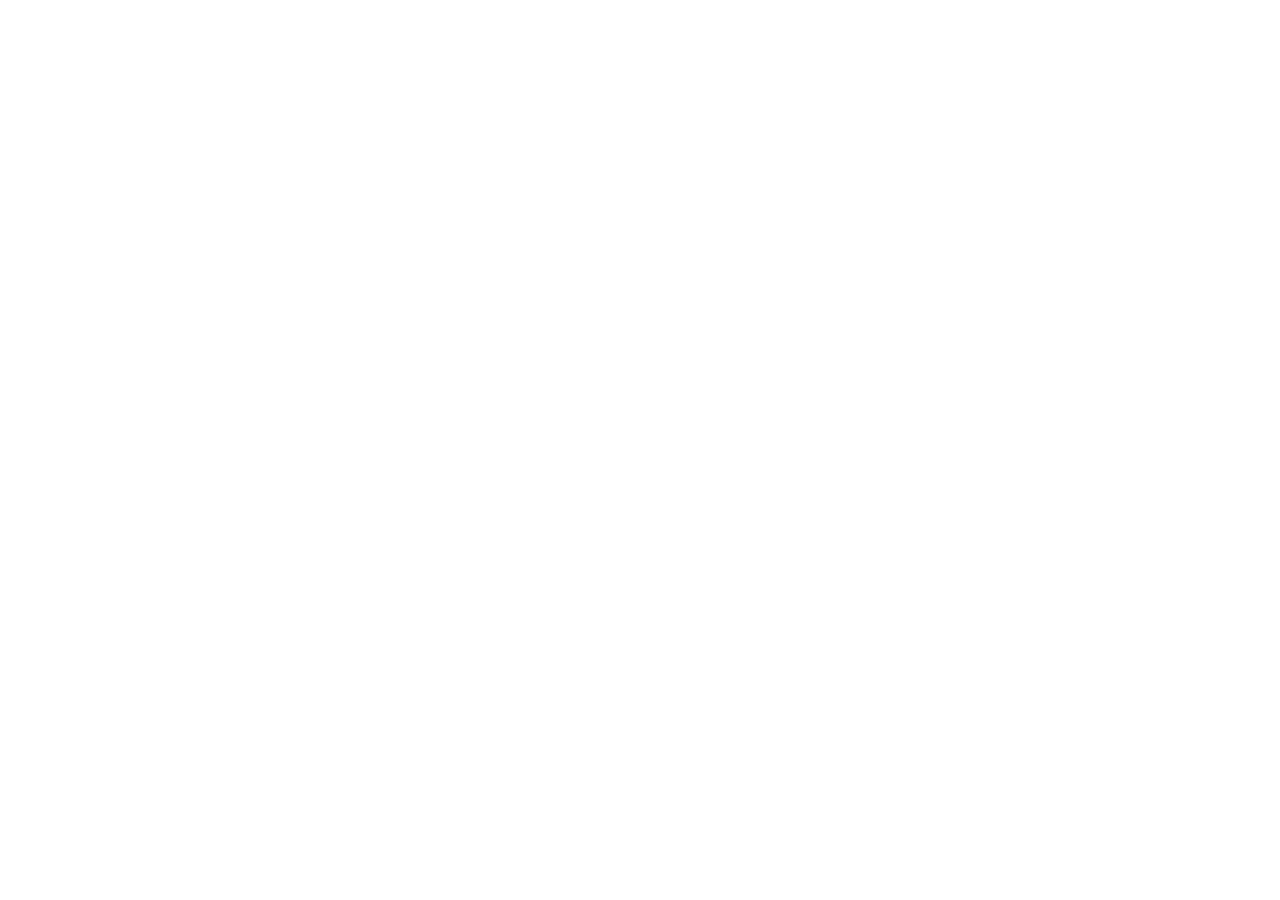
==== docs/index.html @ d9d34194 "Pagina 1" ====
<!doctype html>
<html lang="es">
  <head>
    <meta charset="UTF-8" />
    <meta name="viewport" content="width=device-width, initial-scale=1.0" />
    <title>Lienzo Blanco</title>
    <meta name="description" content="Página en blanco desplazable para pegar y previsualizar ideas de código." />
    <meta property="og:title" content="Lienzo Blanco" />
    <meta property="og:description" content="Página en blanco desplazable para pegar y previsualizar ideas de código." />
    <meta property="og:type" content="website" />
    <meta name="twitter:card" content="summary_large_image" />
    <link rel="preconnect" href="https://fonts.googleapis.com" />
    <link rel="preconnect" href="https://fonts.gstatic.com" crossorigin />
    <link
      href="https://fonts.googleapis.com/css2?family=Bebas+Neue&family=Roboto:ital,wght@0,400;0,500;0,700;1,400&display=swap"
      rel="stylesheet"
    />
  </head>
  <body>
    <div id="root"></div>
    <script type="module" src="/src/main.tsx"></script>
  </body>
</html>
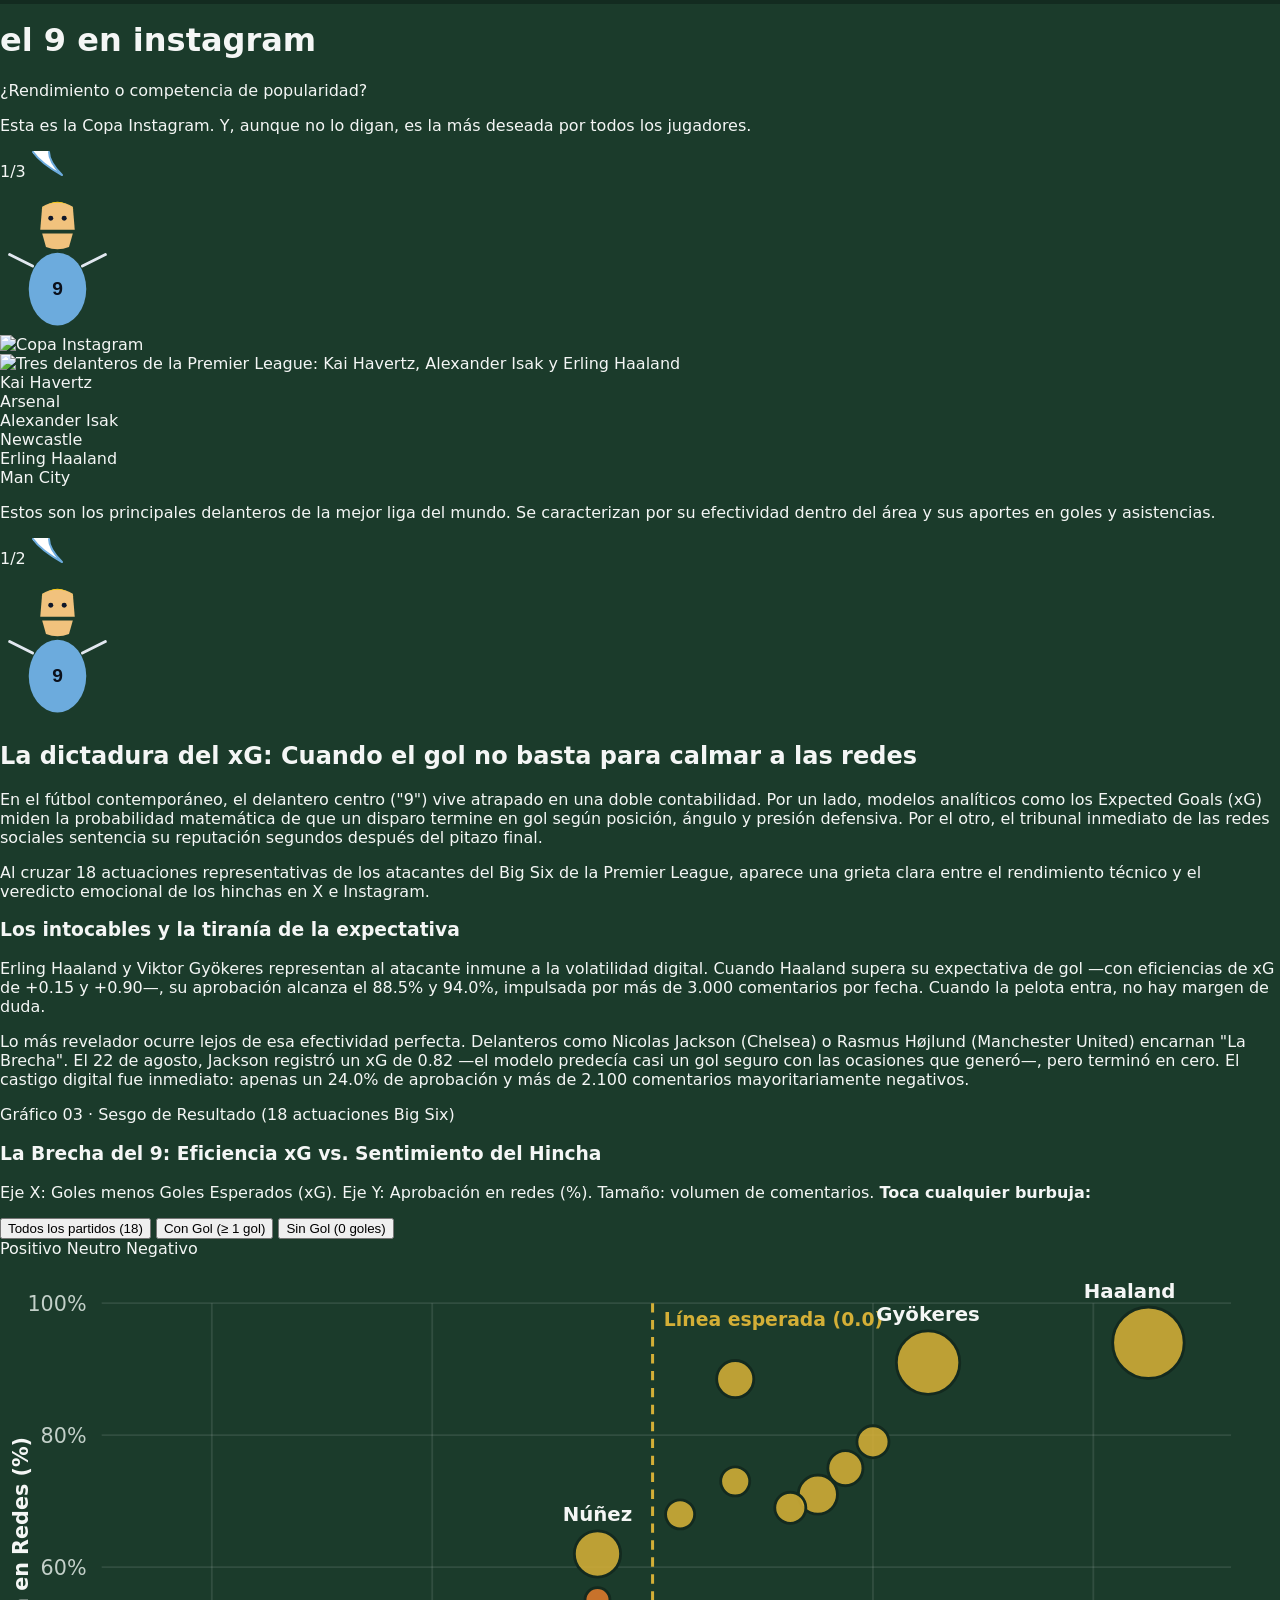
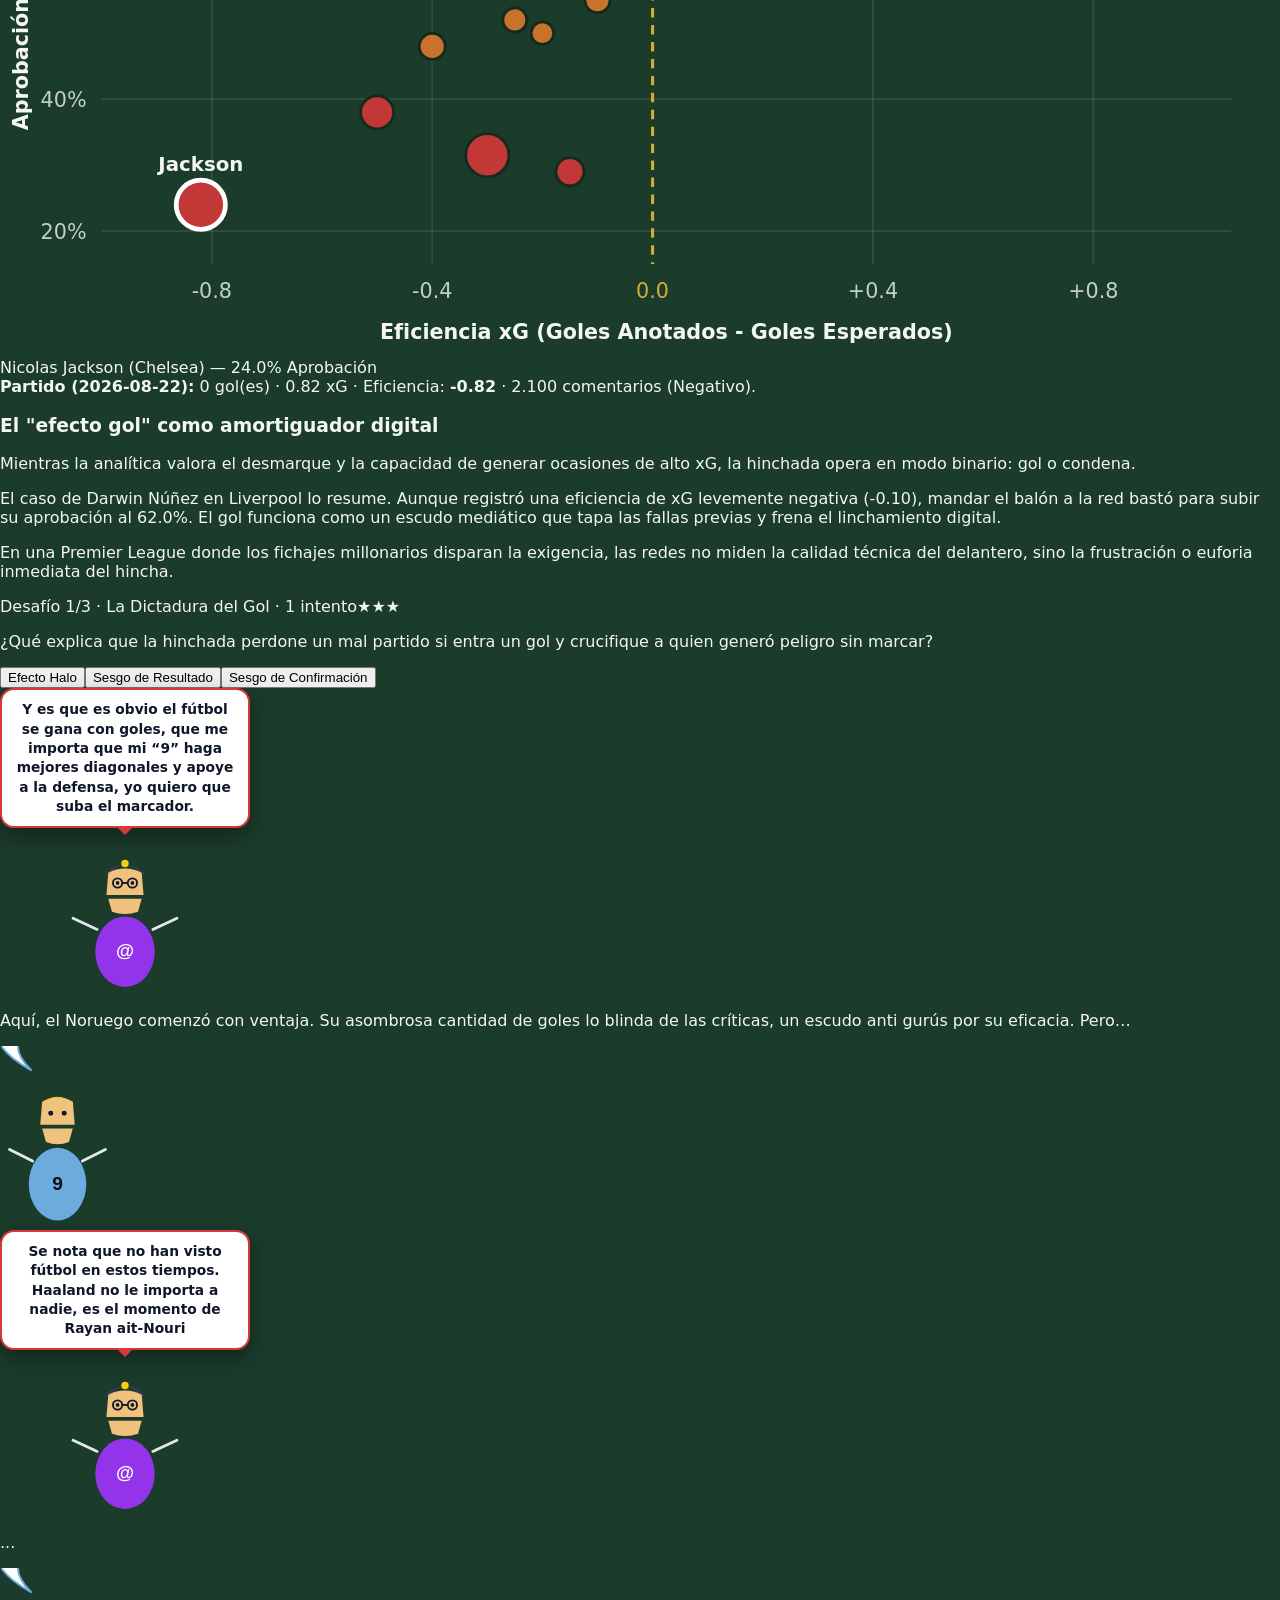
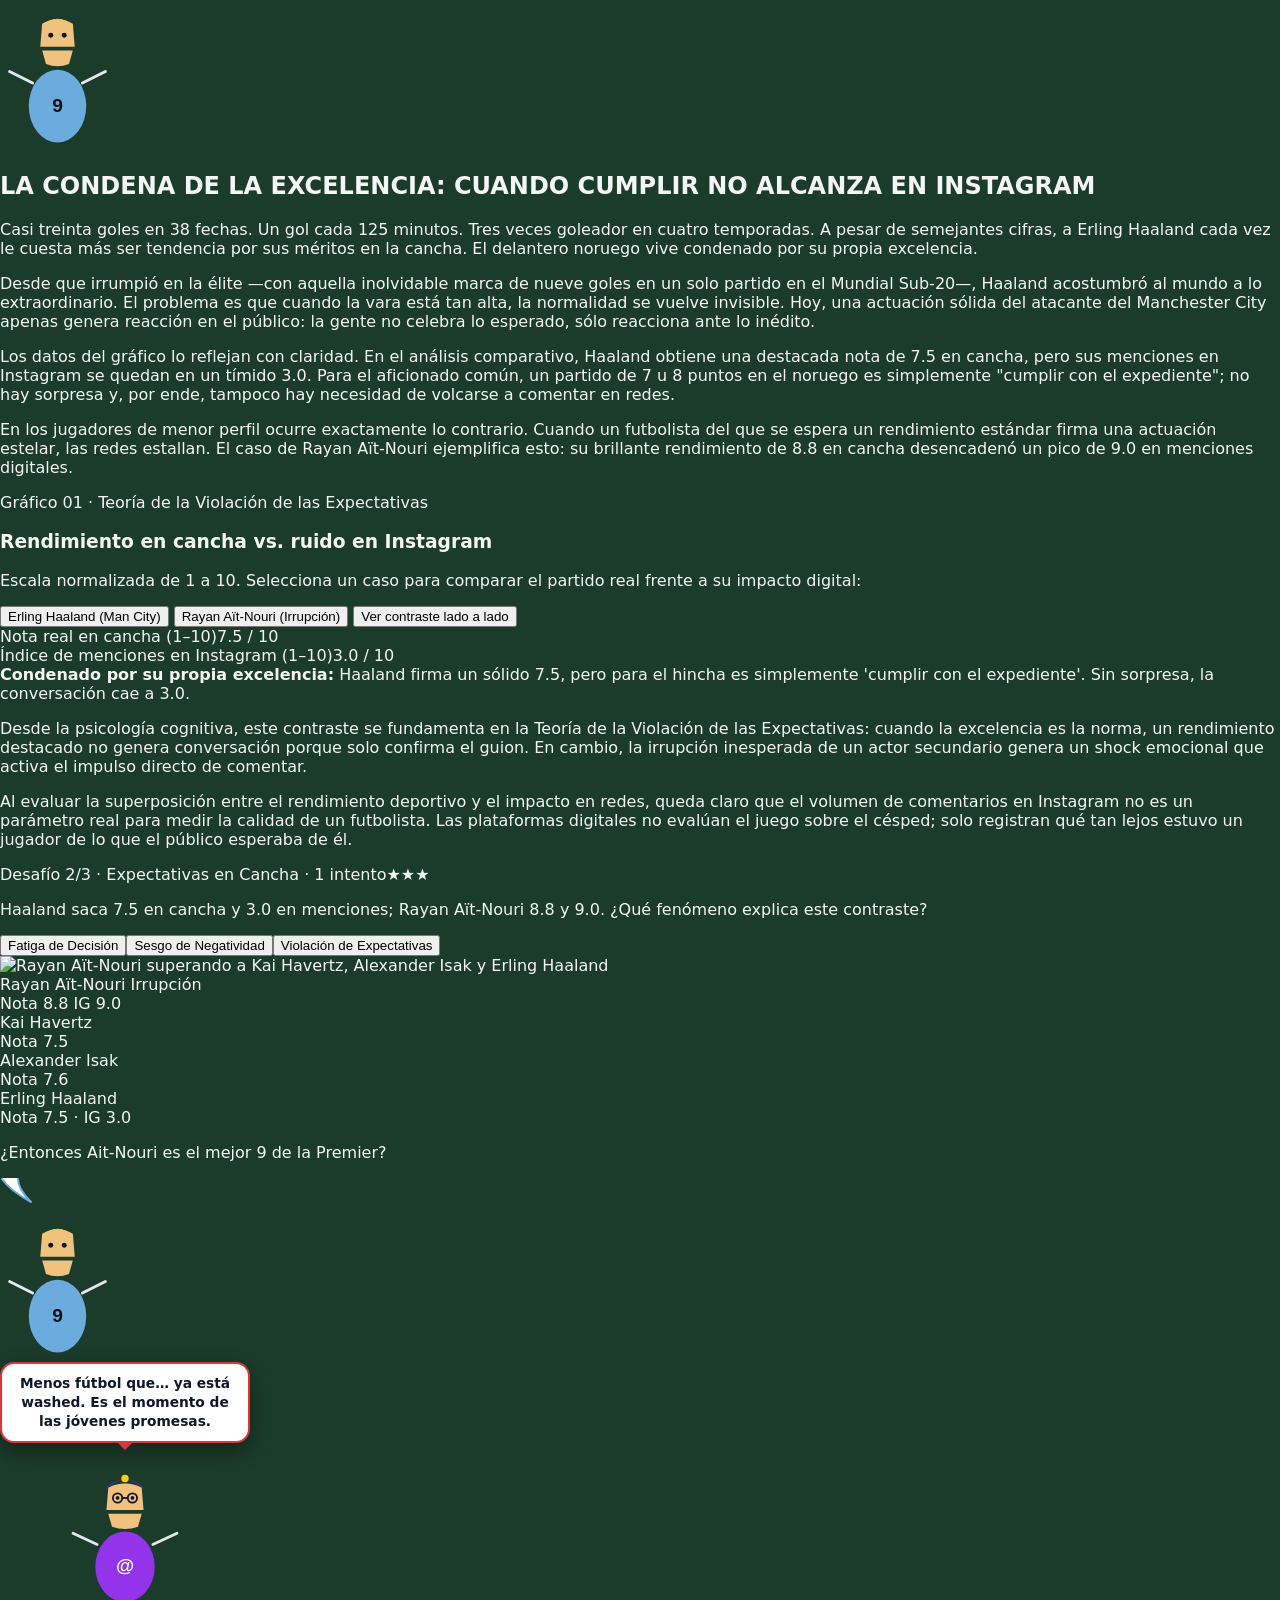
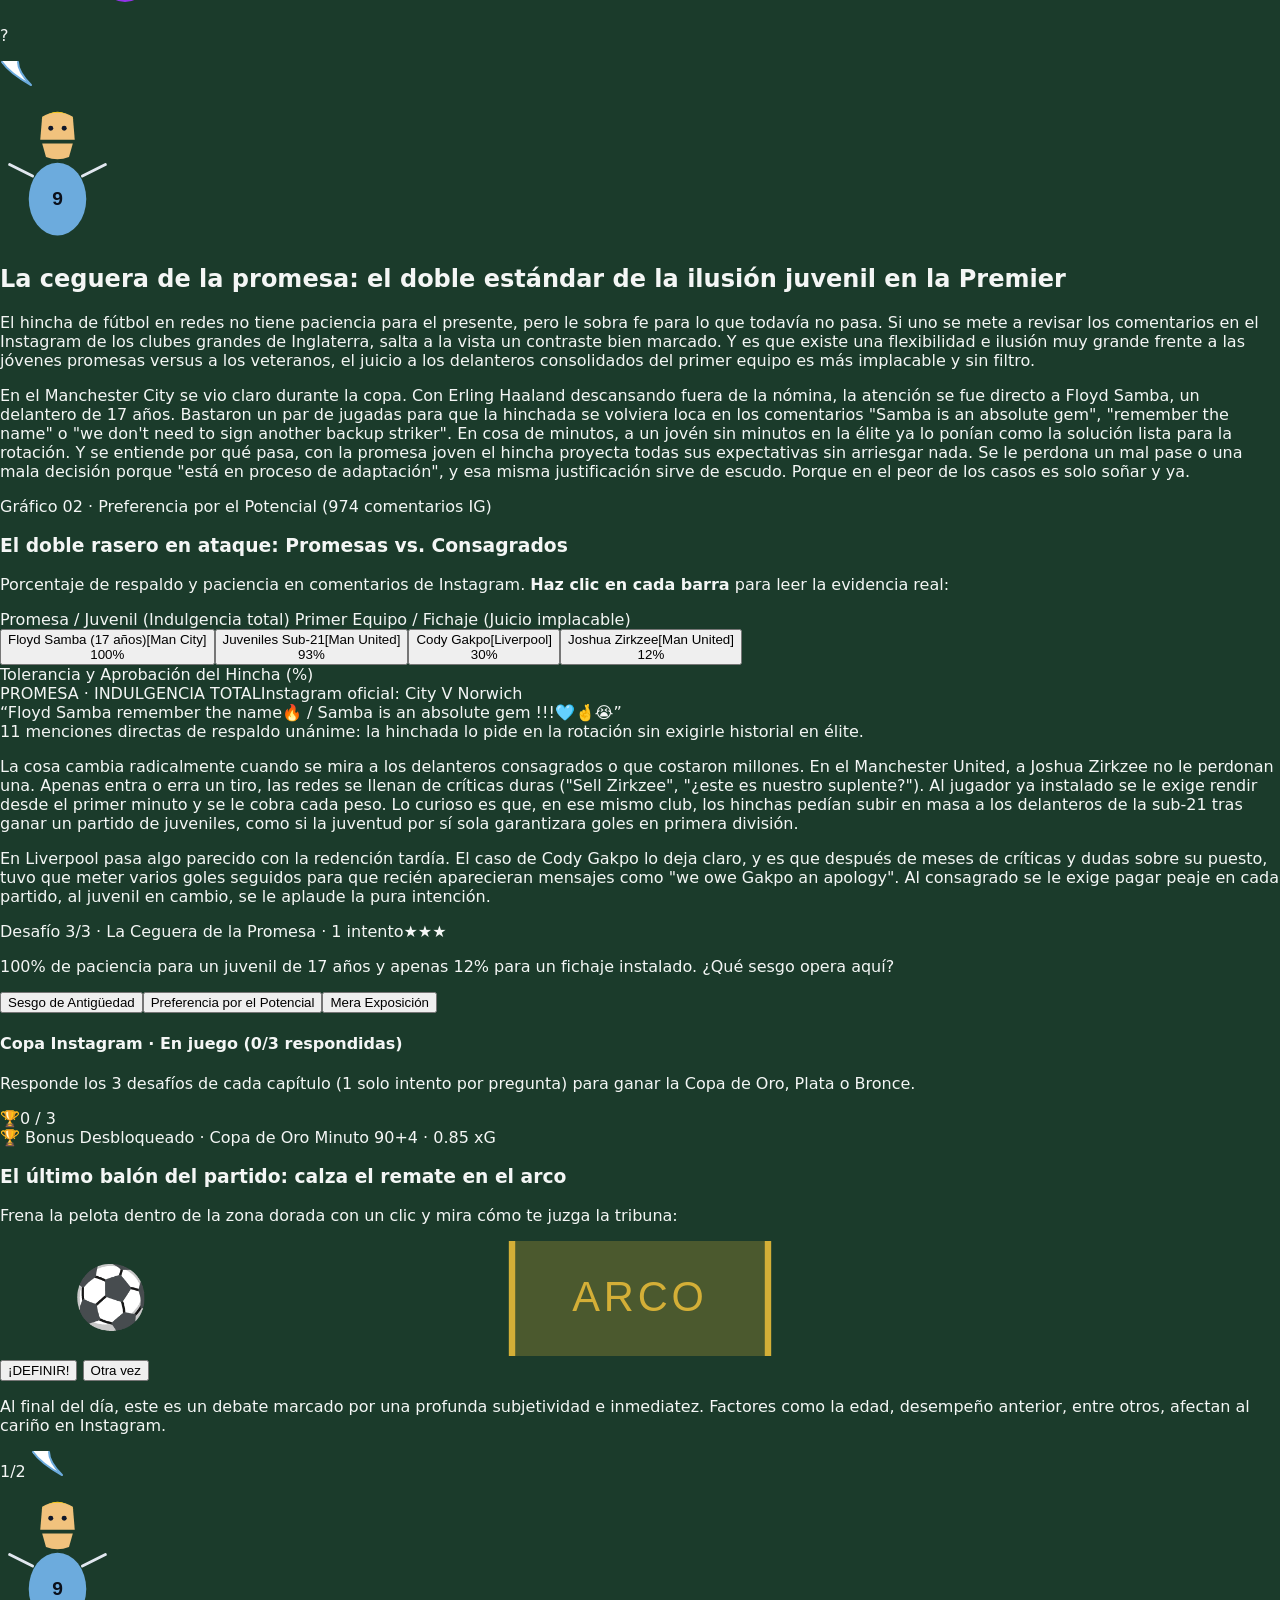
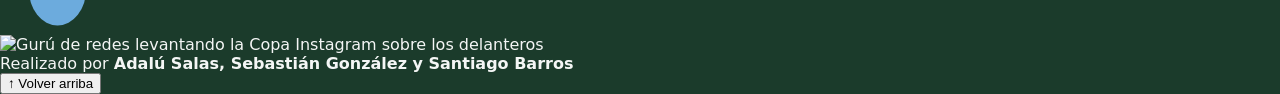
==== commit ecd57ebf: "SISI" ====
--- a/docs/index.html
+++ b/docs/index.html
@@ -3,22 +3,1569 @@
   <head>
     <meta charset="UTF-8" />
     <meta name="viewport" content="width=device-width, initial-scale=1.0" />
-    <title>Lienzo Blanco</title>
-    <meta name="description" content="Página en blanco desplazable para pegar y previsualizar ideas de código." />
-    <meta property="og:title" content="Lienzo Blanco" />
-    <meta property="og:description" content="Página en blanco desplazable para pegar y previsualizar ideas de código." />
-    <meta property="og:type" content="website" />
-    <meta name="twitter:card" content="summary_large_image" />
+    <title>el 9 en instagram — ¿Rendimiento o competencia de popularidad?</title>
+    <meta
+      name="description"
+      content="Crónica visual interactiva sobre delanteros centro, Expected Goals (xG) y el veredicto emocional de las redes sociales."
+    />
     <link rel="preconnect" href="https://fonts.googleapis.com" />
     <link rel="preconnect" href="https://fonts.gstatic.com" crossorigin />
     <link
       href="https://fonts.googleapis.com/css2?family=Bebas+Neue&family=Roboto:ital,wght@0,400;0,500;0,700;1,400&display=swap"
       rel="stylesheet"
     />
+    <script src="https://cdn.tailwindcss.com"></script>
+    <style>
+      html,
+      body {
+        background-color: #1B3B2B;
+        color: #F4F6F5;
+        margin: 0;
+        padding: 0;
+        scroll-behavior: smooth;
+        font-family: 'Roboto', system-ui, -apple-system, BlinkMacSystemFont, "Segoe UI", sans-serif;
+      }
+
+      .reading-progress {
+        position: fixed;
+        top: 0;
+        left: 0;
+        width: 100%;
+        height: 4px;
+        z-index: 50;
+        border: none;
+        appearance: none;
+        -webkit-appearance: none;
+        background-color: rgba(19, 42, 31, 0.75);
+        pointer-events: none;
+      }
+
+      .reading-progress::-webkit-progress-bar {
+        background-color: rgba(19, 42, 31, 0.75);
+      }
+
+      .reading-progress::-webkit-progress-value {
+        background-color: #D4AF37;
+        transition: width 80ms linear;
+      }
+
+      .reading-progress::-moz-progress-bar {
+        background-color: #D4AF37;
+      }
+
+      .mono-btn {
+        background: transparent;
+        border: none;
+        cursor: pointer;
+        padding: 0;
+        transition: transform 0.2s ease;
+      }
+
+      .mono-btn:hover {
+        transform: scale(1.06);
+      }
+
+      .mono-btn.hop {
+        animation: hopMono 0.4s ease;
+      }
+
+      .head-top {
+        transform-origin: 60px 52px;
+        animation: idleTalk 1.8s infinite alternate ease-in-out;
+      }
+
+      @keyframes idleTalk {
+        0%,
+        70% {
+          transform: translateY(0px) rotate(0deg);
+        }
+        85% {
+          transform: translateY(-4px) rotate(-2deg);
+        }
+        100% {
+          transform: translateY(0px) rotate(0deg);
+        }
+      }
+
+      @keyframes hopMono {
+        0%,
+        100% {
+          transform: translateY(0);
+        }
+        50% {
+          transform: translateY(-14px);
+        }
+      }
+
+      .guru-box {
+        display: flex;
+        flex-direction: column;
+        align-items: center;
+        gap: 10px;
+        max-width: 250px;
+        text-align: center;
+      }
+
+      .guru-bubble {
+        background: #ffffff;
+        color: #0f172a;
+        border: 2px solid #D9383A;
+        border-radius: 14px;
+        padding: 10px 14px;
+        font-size: 0.86rem;
+        font-weight: 600;
+        line-height: 1.4;
+        box-shadow: 0 8px 20px rgba(0, 0, 0, 0.35);
+        position: relative;
+      }
+
+      .guru-bubble::after {
+        content: "";
+        position: absolute;
+        bottom: -9px;
+        left: 50%;
+        transform: translateX(-50%);
+        border-width: 9px 9px 0;
+        border-style: solid;
+        border-color: #D9383A transparent transparent;
+      }
+
+      .guru-btn {
+        background: transparent;
+        border: none;
+        cursor: pointer;
+        padding: 0;
+        transition: transform 0.2s ease;
+      }
+
+      .guru-btn:hover {
+        transform: scale(1.05);
+      }
+
+      .guru-btn.hop {
+        animation: guruHop 0.4s ease;
+      }
+
+      .guru-head-top {
+        transform-origin: 70px 63px;
+        animation: guruTalk 2s infinite alternate ease-in-out;
+      }
+
+      @keyframes guruTalk {
+        0%,
+        70% {
+          transform: translateY(0px) rotate(0deg);
+        }
+        85% {
+          transform: translateY(-4px) rotate(-1.5deg);
+        }
+        100% {
+          transform: translateY(0px) rotate(0deg);
+        }
+      }
+
+      @keyframes guruHop {
+        0%,
+        100% {
+          transform: translateY(0);
+        }
+        50% {
+          transform: translateY(-12px);
+        }
+      }
+
+      @media (prefers-reduced-motion: reduce) {
+        .head-top,
+        .mono-btn.hop,
+        .guru-head-top,
+        .guru-btn.hop {
+          animation: none;
+        }
+      }
+    </style>
   </head>
   <body>
-    <div id="root"></div>
-    <script type="module" src="/src/main.tsx"></script>
+    <div class="min-h-screen w-full bg-[#1B3B2B] font-['Roboto',sans-serif] text-[#F4F6F5]">
+      <progress
+        id="reading-progress"
+        value="0"
+        max="100"
+        aria-label="Progreso de lectura"
+        class="reading-progress"
+      ></progress>
+
+      <main class="mx-auto max-w-[920px] px-6 py-14 sm:px-10 sm:py-16 space-y-16 sm:space-y-20">
+        <!-- Título principal y subtítulo -->
+        <header class="text-center">
+          <h1 class="font-['Bebas_Neue',sans-serif] text-5xl sm:text-6xl font-normal tracking-[0.06em] text-[#F4F6F5] text-balance">
+            el 9 en instagram
+          </h1>
+          <p class="mt-2 font-['Bebas_Neue',sans-serif] text-xl sm:text-2xl tracking-[0.05em] text-[#D4AF37] text-balance">
+            ¿Rendimiento o competencia de popularidad?
+          </p>
+        </header>
+
+        <!-- 1. Mono: Copa Instagram -->
+        <section class="flex flex-col sm:flex-row items-center justify-center gap-6 sm:gap-8">
+          <div
+            class="monito-widget flex items-start justify-center"
+            data-speech='["Esta es la Copa Instagram. Y, aunque no lo digan, es la más deseada por todos los jugadores.","Cancherear se ha vuelto un deporte dentro del deporte, todos quieren más likes, todos quieren más seguidores, más cariño, y más y más.","Pero, ¿ganarla te asegura ser un crack? o ¿solo eres un fantasma carismático?"]'
+          >
+            <div
+              class="monito-bubble relative w-[245px] sm:w-[295px] min-h-[112px] px-4 py-3 text-[13px] font-medium leading-snug flex flex-col justify-center rounded-[24px] border-2 border-[#6cabdd] bg-white font-['Roboto',sans-serif] text-slate-900 shadow-lg -mr-2 sm:-mr-3 cursor-pointer select-none"
+              aria-live="polite"
+            >
+              <p class="monito-text transition-opacity duration-200 opacity-100">
+                Esta es la Copa Instagram. Y, aunque no lo digan, es la más deseada por todos los jugadores.
+              </p>
+              <span class="monito-counter mt-1.5 self-end text-[11px] font-normal tabular-nums text-slate-400">
+                1/3
+              </span>
+              <svg width="34" height="26" viewBox="0 0 34 26" fill="none" xmlns="http://www.w3.org/2000/svg" aria-hidden="true" class="pointer-events-none absolute -bottom-[24px] right-5">
+                <path d="M 2 0 L 18 0 L 18 3 L 2 3 Z" fill="#ffffff" />
+                <path d="M 2 1 C 9 11 20 18 31 24 C 22 15 18 7 18 1" fill="#ffffff" stroke="#6cabdd" stroke-width="2" stroke-linecap="round" stroke-linejoin="round" />
+              </svg>
+            </div>
+            <button
+              type="button"
+              title="Haz clic en el monito"
+              aria-label="Monito azul con el 9 presentando la Copa Instagram"
+              class="mono-btn shrink-0 mt-5 font-['Roboto',sans-serif] focus-visible:outline-2 focus-visible:outline-offset-4 focus-visible:outline-[#D4AF37] rounded-xl"
+            >
+              <svg width="115" height="150" viewBox="0 0 120 155" xmlns="http://www.w3.org/2000/svg">
+                <line x1="34" y1="88" x2="10" y2="76" stroke="#e2e8f0" stroke-width="3" stroke-linecap="round" />
+                <line x1="86" y1="88" x2="110" y2="76" stroke="#e2e8f0" stroke-width="3" stroke-linecap="round" />
+                <ellipse cx="60" cy="112" rx="30" ry="38" fill="#6cabdd" />
+                <text x="60" y="118" text-anchor="middle" font-size="20" font-weight="800" fill="#0b101b">9</text>
+                <path d="M 44 54 L 76 54 L 72 68 Q 60 73 48 68 Z" fill="#f1c27d" />
+                <g class="head-top">
+                  <path d="M 42 50 L 78 50 L 76 26 Q 60 17 44 26 Z" fill="#f1c27d" />
+                  <path d="M 42 30 Q 60 12 78 30 Q 72 22 60 22 Q 48 22 42 30 Z" fill="#facc15" />
+                  <circle cx="53" cy="38" r="2.6" fill="#0f172a" />
+                  <circle cx="67" cy="38" r="2.6" fill="#0f172a" />
+                </g>
+              </svg>
+            </button>
+          </div>
+          <img
+            src="assets/aistudio/Code_Generated_Image_29bed7c1.png"
+            alt="Copa Instagram"
+            class="w-[125px] sm:w-[145px] h-auto shrink-0 drop-shadow-[0_6px_18px_rgba(250,204,21,0.18)]"
+          />
+        </section>
+
+        <!-- Foto de tres cabezas de los jugadores -->
+        <section class="flex justify-center">
+          <div class="w-full max-w-[540px] rounded-[12px] border border-[#D4AF37]/55 border-t-[3px] border-t-[#D4AF37] bg-[#132A1F] p-5 sm:p-6 shadow-xl">
+            <img
+              src="assets/aistudio/collage_delanteros_transparent.png"
+              alt="Tres delanteros de la Premier League: Kai Havertz, Alexander Isak y Erling Haaland"
+              class="w-full h-auto block drop-shadow-[0_10px_22px_rgba(0,0,0,0.45)]"
+            />
+            <div class="mt-5 grid grid-cols-3 gap-2 border-t border-[rgba(244,246,245,0.12)] pt-4 text-center">
+              <div class="rounded-lg border border-[rgba(244,246,245,0.12)] bg-[#1B3B2B]/80 px-2 py-2">
+                <div class="font-['Bebas_Neue',sans-serif] text-base leading-tight tracking-[0.03em] text-[#F4F6F5]">Kai Havertz</div>
+                <div class="mt-0.5 text-xs font-medium text-[#D4AF37]">Arsenal</div>
+              </div>
+              <div class="rounded-lg border border-[rgba(244,246,245,0.12)] bg-[#1B3B2B]/80 px-2 py-2">
+                <div class="font-['Bebas_Neue',sans-serif] text-base leading-tight tracking-[0.03em] text-[#F4F6F5]">Alexander Isak</div>
+                <div class="mt-0.5 text-xs font-medium text-[#D4AF37]">Newcastle</div>
+              </div>
+              <div class="rounded-lg border border-[rgba(244,246,245,0.12)] bg-[#1B3B2B]/80 px-2 py-2">
+                <div class="font-['Bebas_Neue',sans-serif] text-base leading-tight tracking-[0.03em] text-[#F4F6F5]">Erling Haaland</div>
+                <div class="mt-0.5 text-xs font-medium text-[#D4AF37]">Man City</div>
+              </div>
+            </div>
+          </div>
+        </section>
+
+        <!-- 2. Mono: Principales delanteros -->
+        <section class="flex justify-center">
+          <div
+            class="monito-widget flex items-start justify-center"
+            data-speech='["Estos son los principales delanteros de la mejor liga del mundo. Se caracterizan por su efectividad dentro del área y sus aportes en goles y asistencias.","Pero, si se miran fríamente, ser unas auténticas bestias y piezas importantes en sus equipos no bastan para tocar la Copa Instagram, sino que los jurados, o “gurús de Tik Tok” tienen otros parámetros."]'
+          >
+            <div
+              class="monito-bubble relative w-[245px] sm:w-[295px] min-h-[112px] px-4 py-3 text-[13px] font-medium leading-snug flex flex-col justify-center rounded-[24px] border-2 border-[#6cabdd] bg-white font-['Roboto',sans-serif] text-slate-900 shadow-lg -mr-2 sm:-mr-3 cursor-pointer select-none"
+              aria-live="polite"
+            >
+              <p class="monito-text transition-opacity duration-200 opacity-100">
+                Estos son los principales delanteros de la mejor liga del mundo. Se caracterizan por su efectividad dentro del área y sus aportes en goles y asistencias.
+              </p>
+              <span class="monito-counter mt-1.5 self-end text-[11px] font-normal tabular-nums text-slate-400">
+                1/2
+              </span>
+              <svg width="34" height="26" viewBox="0 0 34 26" fill="none" xmlns="http://www.w3.org/2000/svg" aria-hidden="true" class="pointer-events-none absolute -bottom-[24px] right-5">
+                <path d="M 2 0 L 18 0 L 18 3 L 2 3 Z" fill="#ffffff" />
+                <path d="M 2 1 C 9 11 20 18 31 24 C 22 15 18 7 18 1" fill="#ffffff" stroke="#6cabdd" stroke-width="2" stroke-linecap="round" stroke-linejoin="round" />
+              </svg>
+            </div>
+            <button
+              type="button"
+              title="Haz clic en el monito"
+              aria-label="Monito azul con el 9 hablando de los principales delanteros"
+              class="mono-btn shrink-0 mt-5 font-['Roboto',sans-serif] focus-visible:outline-2 focus-visible:outline-offset-4 focus-visible:outline-[#D4AF37] rounded-xl"
+            >
+              <svg width="115" height="150" viewBox="0 0 120 155" xmlns="http://www.w3.org/2000/svg">
+                <line x1="34" y1="88" x2="10" y2="76" stroke="#e2e8f0" stroke-width="3" stroke-linecap="round" />
+                <line x1="86" y1="88" x2="110" y2="76" stroke="#e2e8f0" stroke-width="3" stroke-linecap="round" />
+                <ellipse cx="60" cy="112" rx="30" ry="38" fill="#6cabdd" />
+                <text x="60" y="118" text-anchor="middle" font-size="20" font-weight="800" fill="#0b101b">9</text>
+                <path d="M 44 54 L 76 54 L 72 68 Q 60 73 48 68 Z" fill="#f1c27d" />
+                <g class="head-top">
+                  <path d="M 42 50 L 78 50 L 76 26 Q 60 17 44 26 Z" fill="#f1c27d" />
+                  <path d="M 42 30 Q 60 12 78 30 Q 72 22 60 22 Q 48 22 42 30 Z" fill="#facc15" />
+                  <circle cx="53" cy="38" r="2.6" fill="#0f172a" />
+                  <circle cx="67" cy="38" r="2.6" fill="#0f172a" />
+                </g>
+              </svg>
+            </button>
+          </div>
+        </section>
+
+        <!-- 3. Crónica: La dictadura del xG -->
+        <article class="space-y-8 font-['Roboto',sans-serif] text-[15.5px] sm:text-base leading-[1.75] text-[#F4F6F5]">
+          <div class="mx-auto max-w-[68ch] space-y-5">
+            <h2 class="font-['Bebas_Neue',sans-serif] text-3xl sm:text-4xl font-normal tracking-[0.04em] text-[#F4F6F5] leading-[1.12] text-balance">
+              La dictadura del xG: Cuando el gol no basta para calmar a las redes
+            </h2>
+            <p>
+              En el fútbol contemporáneo, el delantero centro (&quot;9&quot;) vive atrapado en una doble contabilidad. Por un lado, modelos analíticos como los Expected Goals (xG) miden la probabilidad matemática de que un disparo termine en gol según posición, ángulo y presión defensiva. Por el otro, el tribunal inmediato de las redes sociales sentencia su reputación segundos después del pitazo final.
+            </p>
+            <p>
+              Al cruzar 18 actuaciones representativas de los atacantes del Big Six de la Premier League, aparece una grieta clara entre el rendimiento técnico y el veredicto emocional de los hinchas en X e Instagram.
+            </p>
+
+            <h3 class="pt-4 font-['Bebas_Neue',sans-serif] text-2xl sm:text-[1.65rem] font-normal tracking-[0.04em] text-[#D4AF37] leading-snug text-balance">
+              Los intocables y la tiranía de la expectativa
+            </h3>
+            <p>
+              Erling Haaland y Viktor Gyökeres representan al atacante inmune a la volatilidad digital. Cuando Haaland supera su expectativa de gol —con eficiencias de xG de +0.15 y +0.90—, su aprobación alcanza el 88.5% y 94.0%, impulsada por más de 3.000 comentarios por fecha. Cuando la pelota entra, no hay margen de duda.
+            </p>
+            <p>
+              Lo más revelador ocurre lejos de esa efectividad perfecta. Delanteros como Nicolas Jackson (Chelsea) o Rasmus Højlund (Manchester United) encarnan &quot;La Brecha&quot;. El 22 de agosto, Jackson registró un xG de 0.82 —el modelo predecía casi un gol seguro con las ocasiones que generó—, pero terminó en cero. El castigo digital fue inmediato: apenas un 24.0% de aprobación y más de 2.100 comentarios mayoritariamente negativos.
+            </p>
+          </div>
+
+          <!-- Gráfico 03: Eficiencia xG vs Sentimiento -->
+          <div class="py-1">
+            <div class="mx-auto w-full max-w-[740px] rounded-[12px] border border-[rgba(244,246,245,0.16)] border-t-[3px] border-t-[#D4AF37] bg-[#132A1F] px-5 py-5 text-[#F4F6F5] shadow-xl font-['Roboto',sans-serif]">
+              <div class="mb-1 text-[0.74rem] font-bold uppercase tracking-[0.09em] text-[#D4AF37]">
+                Gráfico 03 · Sesgo de Resultado (18 actuaciones Big Six)
+              </div>
+              <h3 class="mb-1.5 font-['Bebas_Neue',sans-serif] text-[1.65rem] leading-[1.12] tracking-[0.03em] text-[#F4F6F5]">
+                La Brecha del 9: Eficiencia xG vs. Sentimiento del Hincha
+              </h3>
+              <p class="mb-4 text-[0.88rem] leading-snug text-[#C3D0C9]">
+                Eje X: Goles menos Goles Esperados (xG). Eje Y: Aprobación en redes (%). Tamaño: volumen de comentarios.
+                <strong class="font-bold text-[#F4F6F5]">Toca cualquier burbuja:</strong>
+              </p>
+
+              <div id="xg-filters" class="mb-3.5 flex flex-wrap gap-2" role="group" aria-label="Filtrar actuaciones por gol">
+                <button type="button" data-filter="all" aria-pressed="true" class="xg-filter-btn cursor-pointer rounded-[8px] border px-3.5 py-[0.45rem] font-['Bebas_Neue',sans-serif] text-[1rem] leading-none tracking-[0.04em] transition-all duration-200 border-[#D4AF37] bg-[#D4AF37] text-[#132A1F]">
+                  Todos los partidos (18)
+                </button>
+                <button type="button" data-filter="goal" aria-pressed="false" class="xg-filter-btn cursor-pointer rounded-[8px] border px-3.5 py-[0.45rem] font-['Bebas_Neue',sans-serif] text-[1rem] leading-none tracking-[0.04em] transition-all duration-200 border-[rgba(244,246,245,0.16)] bg-[rgba(244,246,245,0.06)] text-[#F4F6F5] hover:border-[#D4AF37] hover:bg-[#D4AF37] hover:text-[#132A1F]">
+                  Con Gol (≥ 1 gol)
+                </button>
+                <button type="button" data-filter="nogoal" aria-pressed="false" class="xg-filter-btn cursor-pointer rounded-[8px] border px-3.5 py-[0.45rem] font-['Bebas_Neue',sans-serif] text-[1rem] leading-none tracking-[0.04em] transition-all duration-200 border-[rgba(244,246,245,0.16)] bg-[rgba(244,246,245,0.06)] text-[#F4F6F5] hover:border-[#D4AF37] hover:bg-[#D4AF37] hover:text-[#132A1F]">
+                  Sin Gol (0 goles)
+                </button>
+              </div>
+
+              <div class="mb-3 flex flex-wrap gap-4 text-[0.78rem] text-[#C3D0C9]">
+                <span class="inline-flex items-center gap-1.5">
+                  <i class="inline-block h-2.5 w-2.5 rounded-full bg-[#D4AF37]" aria-hidden="true"></i>
+                  Positivo
+                </span>
+                <span class="inline-flex items-center gap-1.5">
+                  <i class="inline-block h-2.5 w-2.5 rounded-full bg-[#E07A2B]" aria-hidden="true"></i>
+                  Neutro
+                </span>
+                <span class="inline-flex items-center gap-1.5">
+                  <i class="inline-block h-2.5 w-2.5 rounded-full bg-[#D9383A]" aria-hidden="true"></i>
+                  Negativo
+                </span>
+              </div>
+
+              <div class="w-full rounded-[10px] bg-[rgba(255,255,255,0.02)] p-1.5">
+                <svg
+                  id="xg-svg"
+                  viewBox="0 0 680 370"
+                  role="img"
+                  aria-label="Gráfico de dispersión eficiencia xG vs aprobación"
+                  class="block h-auto w-full"
+                ></svg>
+              </div>
+
+              <div
+                id="xg-detail"
+                class="mt-3.5 rounded-[8px] border-l-4 border-l-[#D4AF37] bg-[#1B3B2B] px-4 py-3.5 text-[0.88rem] leading-relaxed text-[#C3D0C9]"
+                aria-live="polite"
+              ></div>
+            </div>
+          </div>
+
+          <div class="mx-auto max-w-[68ch] space-y-5">
+            <h3 class="pt-4 font-['Bebas_Neue',sans-serif] text-2xl sm:text-[1.65rem] font-normal tracking-[0.04em] text-[#D4AF37] leading-snug text-balance">
+              El &quot;efecto gol&quot; como amortiguador digital
+            </h3>
+            <p>
+              Mientras la analítica valora el desmarque y la capacidad de generar ocasiones de alto xG, la hinchada opera en modo binario: gol o condena.
+            </p>
+            <p>
+              El caso de Darwin Núñez en Liverpool lo resume. Aunque registró una eficiencia de xG levemente negativa (-0.10), mandar el balón a la red bastó para subir su aprobación al 62.0%. El gol funciona como un escudo mediático que tapa las fallas previas y frena el linchamiento digital.
+            </p>
+            <p>
+              En una Premier League donde los fichajes millonarios disparan la exigencia, las redes no miden la calidad técnica del delantero, sino la frustración o euforia inmediata del hincha.
+            </p>
+          </div>
+
+          <!-- Mini Trivia 1 -->
+          <div class="pt-2">
+            <div id="desafio-1" class="trivia-widget mx-auto w-full max-w-[740px] scroll-mt-10 rounded-[10px] border border-[rgba(244,246,245,0.16)] border-l-4 border-l-[#D4AF37] bg-[#132A1F] px-[1.05rem] py-[0.9rem] font-['Roboto',sans-serif] text-[#F4F6F5] shadow-lg" data-quiz-id="1"></div>
+          </div>
+        </article>
+
+        <!-- 4. Gurú -->
+        <section class="flex justify-center">
+          <div class="guru-box">
+            <div class="guru-bubble cursor-pointer select-none" aria-live="polite">
+              Y es que es obvio el fútbol se gana con goles, que me importa que mi “9” haga mejores diagonales y apoye a la defensa, yo quiero que suba el marcador.
+            </div>
+            <button
+              type="button"
+              title="Haz clic en el gurú"
+              aria-label="Gurú defendiendo los goles en el marcador"
+              class="guru-btn font-['Roboto',sans-serif] focus-visible:outline-2 focus-visible:outline-offset-4 focus-visible:outline-[#D4AF37] rounded-xl"
+            >
+              <svg width="130" height="154" viewBox="0 0 140 165" xmlns="http://www.w3.org/2000/svg">
+                <line x1="40" y1="98" x2="14" y2="86" stroke="#e2e8f0" stroke-width="3" stroke-linecap="round" />
+                <line x1="100" y1="98" x2="126" y2="86" stroke="#e2e8f0" stroke-width="3" stroke-linecap="round" />
+                <ellipse cx="70" cy="122" rx="32" ry="38" fill="#9333ea" />
+                <text x="70" y="128" text-anchor="middle" font-size="20" font-weight="800" fill="#ffffff">@</text>
+                <path d="M 52 65 L 88 65 L 84 79 Q 70 84 56 79 Z" fill="#f1c27d" />
+                <g class="guru-head-top">
+                  <path d="M 50 61 L 90 61 L 88 37 Q 70 28 52 37 Z" fill="#f1c27d" />
+                  <path d="M 48 40 Q 70 16 92 40 Q 84 28 70 28 Q 56 28 48 40 Z" fill="#7e22ce" />
+                  <circle cx="70" cy="27" r="4" fill="#facc15" />
+                  <circle cx="62" cy="48" r="5" fill="none" stroke="#0f172a" stroke-width="2" />
+                  <circle cx="78" cy="48" r="5" fill="none" stroke="#0f172a" stroke-width="2" />
+                  <line x1="67" y1="48" x2="73" y2="48" stroke="#0f172a" stroke-width="2" />
+                  <circle cx="62" cy="48" r="2" fill="#0f172a" />
+                  <circle cx="78" cy="48" r="2" fill="#0f172a" />
+                </g>
+              </svg>
+            </button>
+          </div>
+        </section>
+
+        <!-- 5. Diálogo: Mono -> Gurú -> Mono -->
+        <section class="mx-auto max-w-[760px] flex flex-col gap-10">
+          <div class="flex justify-start">
+            <div
+              class="monito-widget flex items-start justify-center"
+              data-speech='["Aquí, el Noruego comenzó con ventaja. Su asombrosa cantidad de goles lo blinda de las críticas, un escudo anti gurús por su eficacia. Pero…"]'
+            >
+              <div
+                class="monito-bubble relative w-[245px] sm:w-[295px] min-h-[82px] px-4 py-3 text-[13px] font-medium leading-snug flex flex-col justify-center rounded-[24px] border-2 border-[#6cabdd] bg-white font-['Roboto',sans-serif] text-slate-900 shadow-lg -mr-2 sm:-mr-3 cursor-pointer select-none"
+                aria-live="polite"
+              >
+                <p class="monito-text transition-opacity duration-200 opacity-100">
+                  Aquí, el Noruego comenzó con ventaja. Su asombrosa cantidad de goles lo blinda de las críticas, un escudo anti gurús por su eficacia. Pero…
+                </p>
+                <svg width="34" height="26" viewBox="0 0 34 26" fill="none" xmlns="http://www.w3.org/2000/svg" aria-hidden="true" class="pointer-events-none absolute -bottom-[24px] right-5">
+                  <path d="M 2 0 L 18 0 L 18 3 L 2 3 Z" fill="#ffffff" />
+                  <path d="M 2 1 C 9 11 20 18 31 24 C 22 15 18 7 18 1" fill="#ffffff" stroke="#6cabdd" stroke-width="2" stroke-linecap="round" stroke-linejoin="round" />
+                </svg>
+              </div>
+              <button
+                type="button"
+                title="Haz clic en el monito"
+                aria-label="Monito azul sobre la ventaja inicial de Haaland"
+                class="mono-btn shrink-0 mt-5 font-['Roboto',sans-serif] focus-visible:outline-2 focus-visible:outline-offset-4 focus-visible:outline-[#D4AF37] rounded-xl"
+              >
+                <svg width="115" height="150" viewBox="0 0 120 155" xmlns="http://www.w3.org/2000/svg">
+                  <line x1="34" y1="88" x2="10" y2="76" stroke="#e2e8f0" stroke-width="3" stroke-linecap="round" />
+                  <line x1="86" y1="88" x2="110" y2="76" stroke="#e2e8f0" stroke-width="3" stroke-linecap="round" />
+                  <ellipse cx="60" cy="112" rx="30" ry="38" fill="#6cabdd" />
+                  <text x="60" y="118" text-anchor="middle" font-size="20" font-weight="800" fill="#0b101b">9</text>
+                  <path d="M 44 54 L 76 54 L 72 68 Q 60 73 48 68 Z" fill="#f1c27d" />
+                  <g class="head-top">
+                    <path d="M 42 50 L 78 50 L 76 26 Q 60 17 44 26 Z" fill="#f1c27d" />
+                    <path d="M 42 30 Q 60 12 78 30 Q 72 22 60 22 Q 48 22 42 30 Z" fill="#facc15" />
+                    <circle cx="53" cy="38" r="2.6" fill="#0f172a" />
+                    <circle cx="67" cy="38" r="2.6" fill="#0f172a" />
+                  </g>
+                </svg>
+              </button>
+            </div>
+          </div>
+
+          <div class="flex justify-end">
+            <div class="guru-box">
+              <div class="guru-bubble cursor-pointer select-none" aria-live="polite">
+                Se nota que no han visto fútbol en estos tiempos. Haaland no le importa a nadie, es el momento de Rayan ait-Nouri
+              </div>
+              <button
+                type="button"
+                title="Haz clic en el gurú"
+                aria-label="Gurú mencionando a Rayan Aït-Nouri"
+                class="guru-btn font-['Roboto',sans-serif] focus-visible:outline-2 focus-visible:outline-offset-4 focus-visible:outline-[#D4AF37] rounded-xl"
+              >
+                <svg width="130" height="154" viewBox="0 0 140 165" xmlns="http://www.w3.org/2000/svg">
+                  <line x1="40" y1="98" x2="14" y2="86" stroke="#e2e8f0" stroke-width="3" stroke-linecap="round" />
+                  <line x1="100" y1="98" x2="126" y2="86" stroke="#e2e8f0" stroke-width="3" stroke-linecap="round" />
+                  <ellipse cx="70" cy="122" rx="32" ry="38" fill="#9333ea" />
+                  <text x="70" y="128" text-anchor="middle" font-size="20" font-weight="800" fill="#ffffff">@</text>
+                  <path d="M 52 65 L 88 65 L 84 79 Q 70 84 56 79 Z" fill="#f1c27d" />
+                  <g class="guru-head-top">
+                    <path d="M 50 61 L 90 61 L 88 37 Q 70 28 52 37 Z" fill="#f1c27d" />
+                    <path d="M 48 40 Q 70 16 92 40 Q 84 28 70 28 Q 56 28 48 40 Z" fill="#7e22ce" />
+                    <circle cx="70" cy="27" r="4" fill="#facc15" />
+                    <circle cx="62" cy="48" r="5" fill="none" stroke="#0f172a" stroke-width="2" />
+                    <circle cx="78" cy="48" r="5" fill="none" stroke="#0f172a" stroke-width="2" />
+                    <line x1="67" y1="48" x2="73" y2="48" stroke="#0f172a" stroke-width="2" />
+                    <circle cx="62" cy="48" r="2" fill="#0f172a" />
+                    <circle cx="78" cy="48" r="2" fill="#0f172a" />
+                  </g>
+                </svg>
+              </button>
+            </div>
+          </div>
+
+          <div class="flex justify-start">
+            <div class="monito-widget flex items-start justify-center" data-speech='["..."]'>
+              <div
+                class="monito-bubble relative min-w-[64px] px-4 py-2.5 text-center text-lg font-bold flex flex-col justify-center rounded-[24px] border-2 border-[#6cabdd] bg-white font-['Roboto',sans-serif] text-slate-900 shadow-lg -mr-2 sm:-mr-3 cursor-pointer select-none"
+                aria-live="polite"
+              >
+                <p class="monito-text transition-opacity duration-200 opacity-100">...</p>
+                <svg width="34" height="26" viewBox="0 0 34 26" fill="none" xmlns="http://www.w3.org/2000/svg" aria-hidden="true" class="pointer-events-none absolute -bottom-[24px] right-5">
+                  <path d="M 2 0 L 18 0 L 18 3 L 2 3 Z" fill="#ffffff" />
+                  <path d="M 2 1 C 9 11 20 18 31 24 C 22 15 18 7 18 1" fill="#ffffff" stroke="#6cabdd" stroke-width="2" stroke-linecap="round" stroke-linejoin="round" />
+                </svg>
+              </div>
+              <button
+                type="button"
+                title="Haz clic en el monito"
+                aria-label="Monito azul sorprendido en silencio"
+                class="mono-btn shrink-0 mt-5 font-['Roboto',sans-serif] focus-visible:outline-2 focus-visible:outline-offset-4 focus-visible:outline-[#D4AF37] rounded-xl"
+              >
+                <svg width="115" height="150" viewBox="0 0 120 155" xmlns="http://www.w3.org/2000/svg">
+                  <line x1="34" y1="88" x2="10" y2="76" stroke="#e2e8f0" stroke-width="3" stroke-linecap="round" />
+                  <line x1="86" y1="88" x2="110" y2="76" stroke="#e2e8f0" stroke-width="3" stroke-linecap="round" />
+                  <ellipse cx="60" cy="112" rx="30" ry="38" fill="#6cabdd" />
+                  <text x="60" y="118" text-anchor="middle" font-size="20" font-weight="800" fill="#0b101b">9</text>
+                  <path d="M 44 54 L 76 54 L 72 68 Q 60 73 48 68 Z" fill="#f1c27d" />
+                  <g class="head-top">
+                    <path d="M 42 50 L 78 50 L 76 26 Q 60 17 44 26 Z" fill="#f1c27d" />
+                    <path d="M 42 30 Q 60 12 78 30 Q 72 22 60 22 Q 48 22 42 30 Z" fill="#facc15" />
+                    <circle cx="53" cy="38" r="2.6" fill="#0f172a" />
+                    <circle cx="67" cy="38" r="2.6" fill="#0f172a" />
+                  </g>
+                </svg>
+              </button>
+            </div>
+          </div>
+        </section>
+
+        <!-- 6. Crónica: Haaland y Rayan Aït-Nouri -->
+        <article class="space-y-8 font-['Roboto',sans-serif] text-[15.5px] sm:text-base leading-[1.75] text-[#F4F6F5]">
+          <div class="mx-auto max-w-[68ch] space-y-5">
+            <h2 class="font-['Bebas_Neue',sans-serif] text-3xl sm:text-4xl font-normal tracking-[0.04em] text-[#F4F6F5] leading-[1.12] text-balance">
+              LA CONDENA DE LA EXCELENCIA: CUANDO CUMPLIR NO ALCANZA EN INSTAGRAM
+            </h2>
+            <p>
+              Casi treinta goles en 38 fechas. Un gol cada 125 minutos. Tres veces goleador en cuatro temporadas. A pesar de semejantes cifras, a Erling Haaland cada vez le cuesta más ser tendencia por sus méritos en la cancha. El delantero noruego vive condenado por su propia excelencia.
+            </p>
+            <p>
+              Desde que irrumpió en la élite —con aquella inolvidable marca de nueve goles en un solo partido en el Mundial Sub-20—, Haaland acostumbró al mundo a lo extraordinario. El problema es que cuando la vara está tan alta, la normalidad se vuelve invisible. Hoy, una actuación sólida del atacante del Manchester City apenas genera reacción en el público: la gente no celebra lo esperado, sólo reacciona ante lo inédito.
+            </p>
+            <p>
+              Los datos del gráfico lo reflejan con claridad. En el análisis comparativo, Haaland obtiene una destacada nota de 7.5 en cancha, pero sus menciones en Instagram se quedan en un tímido 3.0. Para el aficionado común, un partido de 7 u 8 puntos en el noruego es simplemente &quot;cumplir con el expediente&quot;; no hay sorpresa y, por ende, tampoco hay necesidad de volcarse a comentar en redes.
+            </p>
+            <p>
+              En los jugadores de menor perfil ocurre exactamente lo contrario. Cuando un futbolista del que se espera un rendimiento estándar firma una actuación estelar, las redes estallan. El caso de Rayan Aït-Nouri ejemplifica esto: su brillante rendimiento de 8.8 en cancha desencadenó un pico de 9.0 en menciones digitales.
+            </p>
+          </div>
+
+          <!-- Gráfico 01: Violación de Expectativas -->
+          <div class="py-1">
+            <div class="mx-auto w-full max-w-[740px] rounded-[12px] border border-[rgba(244,246,245,0.16)] border-t-[3px] border-t-[#D4AF37] bg-[#132A1F] px-5 py-5 text-[#F4F6F5] shadow-xl font-['Roboto',sans-serif]">
+              <div class="mb-1 text-[0.74rem] font-bold uppercase tracking-[0.09em] text-[#D4AF37]">
+                Gráfico 01 · Teoría de la Violación de las Expectativas
+              </div>
+              <h3 class="mb-1.5 font-['Bebas_Neue',sans-serif] text-[1.65rem] font-normal leading-[1.12] tracking-[0.03em] text-[#F4F6F5]">
+                Rendimiento en cancha vs. ruido en Instagram
+              </h3>
+              <p class="mb-4 text-[0.88rem] leading-snug text-[#C3D0C9]">
+                Escala normalizada de 1 a 10. Selecciona un caso para comparar el partido real frente a su impacto digital:
+              </p>
+
+              <div id="expect-controls" class="mb-5 flex flex-wrap gap-2" role="group" aria-label="Seleccionar jugador para comparar">
+                <button type="button" data-view="haaland" aria-pressed="true" class="expect-btn cursor-pointer rounded-[8px] border px-4 py-2 font-['Bebas_Neue',sans-serif] text-[1.05rem] leading-none tracking-[0.04em] transition-all duration-200 border-[#D4AF37] bg-[#D4AF37] text-[#132A1F]">
+                  Erling Haaland (Man City)
+                </button>
+                <button type="button" data-view="aitnouri" aria-pressed="false" class="expect-btn cursor-pointer rounded-[8px] border px-4 py-2 font-['Bebas_Neue',sans-serif] text-[1.05rem] leading-none tracking-[0.04em] transition-all duration-200 border-[rgba(244,246,245,0.16)] bg-[rgba(244,246,245,0.06)] text-[#F4F6F5] hover:border-[#D4AF37] hover:bg-[#D4AF37] hover:text-[#132A1F]">
+                  Rayan Aït-Nouri (Irrupción)
+                </button>
+                <button type="button" data-view="both" aria-pressed="false" class="expect-btn cursor-pointer rounded-[8px] border px-4 py-2 font-['Bebas_Neue',sans-serif] text-[1.05rem] leading-none tracking-[0.04em] transition-all duration-200 border-[rgba(244,246,245,0.16)] bg-[rgba(244,246,245,0.06)] text-[#F4F6F5] hover:border-[#D4AF37] hover:bg-[#D4AF37] hover:text-[#132A1F]">
+                  Ver contraste lado a lado
+                </button>
+              </div>
+
+              <div id="expect-bars" class="mb-4 flex flex-col gap-4" aria-live="polite"></div>
+              <div id="expect-insight" class="rounded-[8px] border-l-4 border-l-[#D4AF37] bg-[#1B3B2B] px-4 py-3.5 text-[0.88rem] leading-relaxed text-[#C3D0C9]" aria-live="polite"></div>
+            </div>
+          </div>
+
+          <div class="mx-auto max-w-[68ch] space-y-5">
+            <p>
+              Desde la psicología cognitiva, este contraste se fundamenta en la Teoría de la Violación de las Expectativas: cuando la excelencia es la norma, un rendimiento destacado no genera conversación porque solo confirma el guion. En cambio, la irrupción inesperada de un actor secundario genera un shock emocional que activa el impulso directo de comentar.
+            </p>
+            <p>
+              Al evaluar la superposición entre el rendimiento deportivo y el impacto en redes, queda claro que el volumen de comentarios en Instagram no es un parámetro real para medir la calidad de un futbolista. Las plataformas digitales no evalúan el juego sobre el césped; solo registran qué tan lejos estuvo un jugador de lo que el público esperaba de él.
+            </p>
+          </div>
+
+          <!-- Mini Trivia 2 -->
+          <div class="pt-2">
+            <div id="desafio-2" class="trivia-widget mx-auto w-full max-w-[740px] scroll-mt-10 rounded-[10px] border border-[rgba(244,246,245,0.16)] border-l-4 border-l-[#D4AF37] bg-[#132A1F] px-[1.05rem] py-[0.9rem] font-['Roboto',sans-serif] text-[#F4F6F5] shadow-lg" data-quiz-id="2"></div>
+          </div>
+        </article>
+
+        <!-- Foto de Rayan Aït-Nouri superando a los demás 9 -->
+        <section class="flex justify-center">
+          <div class="w-full max-w-[480px] rounded-[12px] border border-[#D4AF37]/55 border-t-[3px] border-t-[#D4AF37] bg-[#132A1F] p-5 sm:p-6 shadow-xl">
+            <div class="mx-auto max-w-[340px]">
+              <img
+                src="assets/aistudio/collage_aitnouri_transparent.png"
+                alt="Rayan Aït-Nouri superando a Kai Havertz, Alexander Isak y Erling Haaland"
+                class="w-full h-auto block drop-shadow-[0_10px_22px_rgba(0,0,0,0.45)]"
+              />
+            </div>
+
+            <div class="mt-5 space-y-2.5 border-t border-[rgba(244,246,245,0.12)] pt-4">
+              <div class="flex items-center justify-between rounded-lg border border-[#D4AF37]/50 bg-[#1B3B2B] px-3.5 py-2">
+                <div class="flex items-baseline gap-2">
+                  <span class="font-['Bebas_Neue',sans-serif] text-lg tracking-[0.04em] text-[#F4F6F5]">Rayan Aït-Nouri</span>
+                  <span class="text-[11px] uppercase tracking-wider text-[#C3D0C9]">Irrupción</span>
+                </div>
+                <div class="flex items-baseline gap-2.5">
+                  <span class="font-['Bebas_Neue',sans-serif] text-lg tracking-[0.04em] text-[#D4AF37]">Nota 8.8</span>
+                  <span class="text-xs font-medium text-[#C3D0C9]">IG 9.0</span>
+                </div>
+              </div>
+
+              <div class="grid grid-cols-3 gap-2 text-center">
+                <div class="rounded-lg border border-[rgba(244,246,245,0.12)] bg-[#1B3B2B]/80 px-2 py-2">
+                  <div class="font-['Bebas_Neue',sans-serif] text-base leading-tight tracking-[0.03em] text-[#F4F6F5]">Kai Havertz</div>
+                  <div class="mt-0.5 text-xs font-medium text-[#D4AF37]">Nota 7.5</div>
+                </div>
+                <div class="rounded-lg border border-[rgba(244,246,245,0.12)] bg-[#1B3B2B]/80 px-2 py-2">
+                  <div class="font-['Bebas_Neue',sans-serif] text-base leading-tight tracking-[0.03em] text-[#F4F6F5]">Alexander Isak</div>
+                  <div class="mt-0.5 text-xs font-medium text-[#D4AF37]">Nota 7.6</div>
+                </div>
+                <div class="rounded-lg border border-[rgba(244,246,245,0.12)] bg-[#1B3B2B]/80 px-2 py-2">
+                  <div class="font-['Bebas_Neue',sans-serif] text-base leading-tight tracking-[0.03em] text-[#F4F6F5]">Erling Haaland</div>
+                  <div class="mt-0.5 text-xs font-medium text-[#D4AF37]">
+                    Nota 7.5 <span class="text-[#FF7B7D]">· IG 3.0</span>
+                  </div>
+                </div>
+              </div>
+            </div>
+          </div>
+        </section>
+
+        <!-- 7. Diálogo: Mono -> Gurú -> Mono -->
+        <section class="mx-auto max-w-[760px] flex flex-col gap-10">
+          <div class="flex justify-start">
+            <div
+              class="monito-widget flex items-start justify-center"
+              data-speech='["¿Entonces Ait-Nouri es el mejor 9 de la Premier?"]'
+            >
+              <div
+                class="monito-bubble relative w-[245px] sm:w-[295px] min-h-[82px] px-4 py-3 text-[13px] font-medium leading-snug flex flex-col justify-center rounded-[24px] border-2 border-[#6cabdd] bg-white font-['Roboto',sans-serif] text-slate-900 shadow-lg -mr-2 sm:-mr-3 cursor-pointer select-none"
+                aria-live="polite"
+              >
+                <p class="monito-text transition-opacity duration-200 opacity-100">
+                  ¿Entonces Ait-Nouri es el mejor 9 de la Premier?
+                </p>
+                <svg width="34" height="26" viewBox="0 0 34 26" fill="none" xmlns="http://www.w3.org/2000/svg" aria-hidden="true" class="pointer-events-none absolute -bottom-[24px] right-5">
+                  <path d="M 2 0 L 18 0 L 18 3 L 2 3 Z" fill="#ffffff" />
+                  <path d="M 2 1 C 9 11 20 18 31 24 C 22 15 18 7 18 1" fill="#ffffff" stroke="#6cabdd" stroke-width="2" stroke-linecap="round" stroke-linejoin="round" />
+                </svg>
+              </div>
+              <button
+                type="button"
+                title="Haz clic en el monito"
+                aria-label="Monito azul preguntando por Aït-Nouri"
+                class="mono-btn shrink-0 mt-5 font-['Roboto',sans-serif] focus-visible:outline-2 focus-visible:outline-offset-4 focus-visible:outline-[#D4AF37] rounded-xl"
+              >
+                <svg width="115" height="150" viewBox="0 0 120 155" xmlns="http://www.w3.org/2000/svg">
+                  <line x1="34" y1="88" x2="10" y2="76" stroke="#e2e8f0" stroke-width="3" stroke-linecap="round" />
+                  <line x1="86" y1="88" x2="110" y2="76" stroke="#e2e8f0" stroke-width="3" stroke-linecap="round" />
+                  <ellipse cx="60" cy="112" rx="30" ry="38" fill="#6cabdd" />
+                  <text x="60" y="118" text-anchor="middle" font-size="20" font-weight="800" fill="#0b101b">9</text>
+                  <path d="M 44 54 L 76 54 L 72 68 Q 60 73 48 68 Z" fill="#f1c27d" />
+                  <g class="head-top">
+                    <path d="M 42 50 L 78 50 L 76 26 Q 60 17 44 26 Z" fill="#f1c27d" />
+                    <path d="M 42 30 Q 60 12 78 30 Q 72 22 60 22 Q 48 22 42 30 Z" fill="#facc15" />
+                    <circle cx="53" cy="38" r="2.6" fill="#0f172a" />
+                    <circle cx="67" cy="38" r="2.6" fill="#0f172a" />
+                  </g>
+                </svg>
+              </button>
+            </div>
+          </div>
+
+          <div class="flex justify-end">
+            <div class="guru-box">
+              <div class="guru-bubble cursor-pointer select-none" aria-live="polite">
+                Menos fútbol que… ya está washed. Es el momento de las jóvenes promesas.
+              </div>
+              <button
+                type="button"
+                title="Haz clic en el gurú"
+                aria-label="Gurú hablando de las jóvenes promesas"
+                class="guru-btn font-['Roboto',sans-serif] focus-visible:outline-2 focus-visible:outline-offset-4 focus-visible:outline-[#D4AF37] rounded-xl"
+              >
+                <svg width="130" height="154" viewBox="0 0 140 165" xmlns="http://www.w3.org/2000/svg">
+                  <line x1="40" y1="98" x2="14" y2="86" stroke="#e2e8f0" stroke-width="3" stroke-linecap="round" />
+                  <line x1="100" y1="98" x2="126" y2="86" stroke="#e2e8f0" stroke-width="3" stroke-linecap="round" />
+                  <ellipse cx="70" cy="122" rx="32" ry="38" fill="#9333ea" />
+                  <text x="70" y="128" text-anchor="middle" font-size="20" font-weight="800" fill="#ffffff">@</text>
+                  <path d="M 52 65 L 88 65 L 84 79 Q 70 84 56 79 Z" fill="#f1c27d" />
+                  <g class="guru-head-top">
+                    <path d="M 50 61 L 90 61 L 88 37 Q 70 28 52 37 Z" fill="#f1c27d" />
+                    <path d="M 48 40 Q 70 16 92 40 Q 84 28 70 28 Q 56 28 48 40 Z" fill="#7e22ce" />
+                    <circle cx="70" cy="27" r="4" fill="#facc15" />
+                    <circle cx="62" cy="48" r="5" fill="none" stroke="#0f172a" stroke-width="2" />
+                    <circle cx="78" cy="48" r="5" fill="none" stroke="#0f172a" stroke-width="2" />
+                    <line x1="67" y1="48" x2="73" y2="48" stroke="#0f172a" stroke-width="2" />
+                    <circle cx="62" cy="48" r="2" fill="#0f172a" />
+                    <circle cx="78" cy="48" r="2" fill="#0f172a" />
+                  </g>
+                </svg>
+              </button>
+            </div>
+          </div>
+
+          <div class="flex justify-start">
+            <div class="monito-widget flex items-start justify-center" data-speech='["?"]'>
+              <div
+                class="monito-bubble relative min-w-[64px] px-4 py-2.5 text-center text-lg font-bold flex flex-col justify-center rounded-[24px] border-2 border-[#6cabdd] bg-white font-['Roboto',sans-serif] text-slate-900 shadow-lg -mr-2 sm:-mr-3 cursor-pointer select-none"
+                aria-live="polite"
+              >
+                <p class="monito-text transition-opacity duration-200 opacity-100">?</p>
+                <svg width="34" height="26" viewBox="0 0 34 26" fill="none" xmlns="http://www.w3.org/2000/svg" aria-hidden="true" class="pointer-events-none absolute -bottom-[24px] right-5">
+                  <path d="M 2 0 L 18 0 L 18 3 L 2 3 Z" fill="#ffffff" />
+                  <path d="M 2 1 C 9 11 20 18 31 24 C 22 15 18 7 18 1" fill="#ffffff" stroke="#6cabdd" stroke-width="2" stroke-linecap="round" stroke-linejoin="round" />
+                </svg>
+              </div>
+              <button
+                type="button"
+                title="Haz clic en el monito"
+                aria-label="Monito azul confundido"
+                class="mono-btn shrink-0 mt-5 font-['Roboto',sans-serif] focus-visible:outline-2 focus-visible:outline-offset-4 focus-visible:outline-[#D4AF37] rounded-xl"
+              >
+                <svg width="115" height="150" viewBox="0 0 120 155" xmlns="http://www.w3.org/2000/svg">
+                  <line x1="34" y1="88" x2="10" y2="76" stroke="#e2e8f0" stroke-width="3" stroke-linecap="round" />
+                  <line x1="86" y1="88" x2="110" y2="76" stroke="#e2e8f0" stroke-width="3" stroke-linecap="round" />
+                  <ellipse cx="60" cy="112" rx="30" ry="38" fill="#6cabdd" />
+                  <text x="60" y="118" text-anchor="middle" font-size="20" font-weight="800" fill="#0b101b">9</text>
+                  <path d="M 44 54 L 76 54 L 72 68 Q 60 73 48 68 Z" fill="#f1c27d" />
+                  <g class="head-top">
+                    <path d="M 42 50 L 78 50 L 76 26 Q 60 17 44 26 Z" fill="#f1c27d" />
+                    <path d="M 42 30 Q 60 12 78 30 Q 72 22 60 22 Q 48 22 42 30 Z" fill="#facc15" />
+                    <circle cx="53" cy="38" r="2.6" fill="#0f172a" />
+                    <circle cx="67" cy="38" r="2.6" fill="#0f172a" />
+                  </g>
+                </svg>
+              </button>
+            </div>
+          </div>
+        </section>
+
+        <!-- 8. Crónica: La ceguera de la promesa -->
+        <article class="space-y-8 font-['Roboto',sans-serif] text-[15.5px] sm:text-base leading-[1.75] text-[#F4F6F5]">
+          <div class="mx-auto max-w-[68ch] space-y-5">
+            <h2 class="font-['Bebas_Neue',sans-serif] text-3xl sm:text-4xl font-normal tracking-[0.04em] text-[#F4F6F5] leading-[1.12] text-balance">
+              La ceguera de la promesa: el doble estándar de la ilusión juvenil en la Premier
+            </h2>
+            <p>
+              El hincha de fútbol en redes no tiene paciencia para el presente, pero le sobra fe para lo que todavía no pasa. Si uno se mete a revisar los comentarios en el Instagram de los clubes grandes de Inglaterra, salta a la vista un contraste bien marcado. Y es que existe una flexibilidad e ilusión muy grande frente a las jóvenes promesas versus a los veteranos, el juicio a los delanteros consolidados del primer equipo es más implacable y sin filtro.
+            </p>
+            <p>
+              En el Manchester City se vio claro durante la copa. Con Erling Haaland descansando fuera de la nómina, la atención se fue directo a Floyd Samba, un delantero de 17 años. Bastaron un par de jugadas para que la hinchada se volviera loca en los comentarios &quot;Samba is an absolute gem&quot;, &quot;remember the name&quot; o &quot;we don't need to sign another backup striker&quot;. En cosa de minutos, a un jovén sin minutos en la élite ya lo ponían como la solución lista para la rotación. Y se entiende por qué pasa, con la promesa joven el hincha proyecta todas sus expectativas sin arriesgar nada. Se le perdona un mal pase o una mala decisión porque &quot;está en proceso de adaptación&quot;, y esa misma justificación sirve de escudo. Porque en el peor de los casos es solo soñar y ya.
+            </p>
+          </div>
+
+          <!-- Gráfico 02: Doble Rasero -->
+          <div class="py-1">
+            <div class="mx-auto w-full max-w-[740px] rounded-[12px] border border-[rgba(244,246,245,0.16)] border-t-[3px] border-t-[#D4AF37] bg-[#132A1F] px-5 py-5 text-[#F4F6F5] shadow-xl font-['Roboto',sans-serif]">
+              <div class="mb-1 text-[0.74rem] font-bold uppercase tracking-[0.09em] text-[#D4AF37]">
+                Gráfico 02 · Preferencia por el Potencial (974 comentarios IG)
+              </div>
+              <h3 class="mb-1.5 font-['Bebas_Neue',sans-serif] text-[1.65rem] font-normal leading-[1.12] tracking-[0.03em] text-[#F4F6F5]">
+                El doble rasero en ataque: Promesas vs. Consagrados
+              </h3>
+              <p class="mb-3.5 text-[0.88rem] leading-snug text-[#C3D0C9]">
+                Porcentaje de respaldo y paciencia en comentarios de Instagram.
+                <strong class="font-bold text-[#F4F6F5]">Haz clic en cada barra</strong> para leer la evidencia real:
+              </p>
+
+              <div class="mb-4 flex flex-wrap gap-4 text-[0.8rem] text-[#C3D0C9]">
+                <span class="inline-flex items-center gap-1.5">
+                  <i class="inline-block h-2.5 w-2.5 rounded-[3px] bg-[#D4AF37]" aria-hidden="true"></i>
+                  Promesa / Juvenil (Indulgencia total)
+                </span>
+                <span class="inline-flex items-center gap-1.5">
+                  <i class="inline-block h-2.5 w-2.5 rounded-[3px] bg-[#D9383A]" aria-hidden="true"></i>
+                  Primer Equipo / Fichaje (Juicio implacable)
+                </span>
+              </div>
+
+              <div id="rasero-bars" class="flex flex-col gap-3" role="group" aria-label="Seleccionar jugador para ver comentarios de Instagram"></div>
+
+              <div class="mt-3 text-center text-[0.75rem] uppercase tracking-[0.06em] text-[#C3D0C9]">
+                Tolerancia y Aprobación del Hincha (%)
+              </div>
+
+              <div id="rasero-evidence" class="mt-4 rounded-[8px] border-l-4 border-l-[#D4AF37] bg-[#1B3B2B] px-4 py-3.5" aria-live="polite"></div>
+            </div>
+          </div>
+
+          <div class="mx-auto max-w-[68ch] space-y-5">
+            <p>
+              La cosa cambia radicalmente cuando se mira a los delanteros consagrados o que costaron millones. En el Manchester United, a Joshua Zirkzee no le perdonan una. Apenas entra o erra un tiro, las redes se llenan de críticas duras (&quot;Sell Zirkzee&quot;, &quot;¿este es nuestro suplente?&quot;). Al jugador ya instalado se le exige rendir desde el primer minuto y se le cobra cada peso. Lo curioso es que, en ese mismo club, los hinchas pedían subir en masa a los delanteros de la sub-21 tras ganar un partido de juveniles, como si la juventud por sí sola garantizara goles en primera división.
+            </p>
+            <p>
+              En Liverpool pasa algo parecido con la redención tardía. El caso de Cody Gakpo lo deja claro, y es que después de meses de críticas y dudas sobre su puesto, tuvo que meter varios goles seguidos para que recién aparecieran mensajes como &quot;we owe Gakpo an apology&quot;. Al consagrado se le exige pagar peaje en cada partido, al juvenil en cambio, se le aplaude la pura intención.
+            </p>
+          </div>
+
+          <!-- Mini Trivia 3 + Copa Final + Bonus -->
+          <div class="space-y-4 pt-2">
+            <div id="desafio-3" class="trivia-widget mx-auto w-full max-w-[740px] scroll-mt-10 rounded-[10px] border border-[rgba(244,246,245,0.16)] border-l-4 border-l-[#D4AF37] bg-[#132A1F] px-[1.05rem] py-[0.9rem] font-['Roboto',sans-serif] text-[#F4F6F5] shadow-lg" data-quiz-id="3"></div>
+
+            <div id="copa-final" class="mx-auto flex w-full max-w-[740px] flex-wrap items-center justify-between gap-4 rounded-[12px] border border-[#D4AF37]/60 bg-[#132A1F] px-5 py-4 font-['Roboto',sans-serif] shadow-xl transition-all duration-300" aria-live="polite"></div>
+
+            <!-- Bonus Desbloqueado (visible solo al acertar 3/3) -->
+            <section
+              id="bonus-definicion"
+              aria-labelledby="bonus-heading"
+              class="hidden mx-auto w-full max-w-[740px] rounded-[12px] border border-[#D4AF37] bg-[#132A1F] px-5 py-4 font-['Roboto',sans-serif] text-[#F4F6F5] shadow-[0_10px_24px_rgba(0,0,0,0.28)]"
+            >
+              <div class="mb-1.5 flex flex-wrap items-center justify-between gap-2">
+                <span class="text-[0.72rem] font-bold uppercase tracking-[0.08em] text-[#D4AF37]">
+                  🏆 Bonus Desbloqueado · Copa de Oro
+                </span>
+                <span class="text-[0.72rem] font-bold uppercase tracking-[0.08em] text-[#D4AF37]">
+                  Minuto 90+4 · 0.85 xG
+                </span>
+              </div>
+
+              <h3 id="bonus-heading" class="mb-1 font-['Bebas_Neue',sans-serif] text-[1.55rem] font-normal leading-[1.1] tracking-[0.03em] text-[#F4F6F5]">
+                El último balón del partido: calza el remate en el arco
+              </h3>
+
+              <p class="mb-3.5 text-[0.86rem] text-[#C3D0C9]">
+                Frena la pelota dentro de la zona dorada con un clic y mira cómo te juzga la tribuna:
+              </p>
+
+              <div class="mx-auto flex max-w-[560px] items-center gap-2.5">
+                <div
+                  id="bonus-track"
+                  role="button"
+                  tabindex="0"
+                  aria-label="Barra de definición: haz clic para patear"
+                  class="h-9 flex-1 cursor-pointer overflow-hidden rounded-full border border-[rgba(244,246,245,0.16)] bg-[rgba(244,246,245,0.08)] focus-visible:outline-2 focus-visible:outline-offset-2 focus-visible:outline-[#D4AF37]"
+                >
+                  <svg viewBox="0 0 400 36" class="block h-full w-full select-none" aria-hidden="true">
+                    <rect x="160" y="0" width="80" height="36" fill="rgba(212, 175, 55, 0.26)" />
+                    <line x1="160" y1="0" x2="160" y2="36" stroke="#D4AF37" stroke-width="2" />
+                    <line x1="240" y1="0" x2="240" y2="36" stroke="#D4AF37" stroke-width="2" />
+                    <text x="200" y="22" text-anchor="middle" fill="#D4AF37" font-family="'Bebas Neue', sans-serif" font-size="13" letter-spacing="1.2">
+                      ARCO
+                    </text>
+                    <g id="bonus-ball" transform="translate(24, 18)">
+                      <text x="0" y="6" text-anchor="middle" font-size="19" class="pointer-events-none select-none">⚽</text>
+                    </g>
+                  </svg>
+                </div>
+
+                <button
+                  id="bonus-shoot-btn"
+                  type="button"
+                  class="shrink-0 cursor-pointer rounded-[8px] border-0 bg-[#D4AF37] px-4 py-2 font-['Bebas_Neue',sans-serif] text-[1.12rem] leading-none tracking-[0.04em] text-[#132A1F] transition-opacity duration-150 hover:opacity-90"
+                >
+                  ¡DEFINIR!
+                </button>
+                <button
+                  id="bonus-reset-btn"
+                  type="button"
+                  class="hidden shrink-0 cursor-pointer rounded-[8px] border border-[rgba(244,246,245,0.16)] bg-[rgba(244,246,245,0.08)] px-3.5 py-2 font-['Bebas_Neue',sans-serif] text-[1.05rem] leading-none tracking-[0.04em] text-[#F4F6F5] transition-colors duration-150 hover:border-[#D4AF37] hover:text-[#D4AF37]"
+                >
+                  Otra vez
+                </button>
+              </div>
+
+              <div id="bonus-result" class="hidden mt-4 border-t border-[rgba(244,246,245,0.16)] pt-3.5" aria-live="polite"></div>
+            </section>
+          </div>
+        </article>
+
+        <!-- 9. Cierre Mono -->
+        <section class="flex justify-center">
+          <div
+            class="monito-widget flex items-start justify-center"
+            data-speech='["Al final del día, este es un debate marcado por una profunda subjetividad e inmediatez. Factores como la edad, desempeño anterior, entre otros, afectan al cariño en Instagram.","En donde el único ganador son los “Gurús” que tienen el poder de cambiarlo todo."]'
+          >
+            <div
+              class="monito-bubble relative w-[245px] sm:w-[295px] min-h-[112px] px-4 py-3 text-[13px] font-medium leading-snug flex flex-col justify-center rounded-[24px] border-2 border-[#6cabdd] bg-white font-['Roboto',sans-serif] text-slate-900 shadow-lg -mr-2 sm:-mr-3 cursor-pointer select-none"
+              aria-live="polite"
+            >
+              <p class="monito-text transition-opacity duration-200 opacity-100">
+                Al final del día, este es un debate marcado por una profunda subjetividad e inmediatez. Factores como la edad, desempeño anterior, entre otros, afectan al cariño en Instagram.
+              </p>
+              <span class="monito-counter mt-1.5 self-end text-[11px] font-normal tabular-nums text-slate-400">
+                1/2
+              </span>
+              <svg width="34" height="26" viewBox="0 0 34 26" fill="none" xmlns="http://www.w3.org/2000/svg" aria-hidden="true" class="pointer-events-none absolute -bottom-[24px] right-5">
+                <path d="M 2 0 L 18 0 L 18 3 L 2 3 Z" fill="#ffffff" />
+                <path d="M 2 1 C 9 11 20 18 31 24 C 22 15 18 7 18 1" fill="#ffffff" stroke="#6cabdd" stroke-width="2" stroke-linecap="round" stroke-linejoin="round" />
+              </svg>
+            </div>
+            <button
+              type="button"
+              title="Haz clic en el monito"
+              aria-label="Monito azul con el 9 cerrando el debate"
+              class="mono-btn shrink-0 mt-5 font-['Roboto',sans-serif] focus-visible:outline-2 focus-visible:outline-offset-4 focus-visible:outline-[#D4AF37] rounded-xl"
+            >
+              <svg width="115" height="150" viewBox="0 0 120 155" xmlns="http://www.w3.org/2000/svg">
+                <line x1="34" y1="88" x2="10" y2="76" stroke="#e2e8f0" stroke-width="3" stroke-linecap="round" />
+                <line x1="86" y1="88" x2="110" y2="76" stroke="#e2e8f0" stroke-width="3" stroke-linecap="round" />
+                <ellipse cx="60" cy="112" rx="30" ry="38" fill="#6cabdd" />
+                <text x="60" y="118" text-anchor="middle" font-size="20" font-weight="800" fill="#0b101b">9</text>
+                <path d="M 44 54 L 76 54 L 72 68 Q 60 73 48 68 Z" fill="#f1c27d" />
+                <g class="head-top">
+                  <path d="M 42 50 L 78 50 L 76 26 Q 60 17 44 26 Z" fill="#f1c27d" />
+                  <path d="M 42 30 Q 60 12 78 30 Q 72 22 60 22 Q 48 22 42 30 Z" fill="#facc15" />
+                  <circle cx="53" cy="38" r="2.6" fill="#0f172a" />
+                  <circle cx="67" cy="38" r="2.6" fill="#0f172a" />
+                </g>
+              </svg>
+            </button>
+          </div>
+        </section>
+
+        <!-- Foto Gurú levantando la copa -->
+        <section class="flex justify-center">
+          <div class="w-full max-w-[680px]">
+            <img
+              src="assets/aistudio/guru_copa_transparent.png"
+              alt="Gurú de redes levantando la Copa Instagram sobre los delanteros"
+              class="w-full h-auto block"
+            />
+          </div>
+        </section>
+
+        <!-- Pie de cierre siempre visible -->
+        <footer class="mx-auto mt-4 flex w-full max-w-[740px] flex-wrap items-center justify-between gap-3 border-t border-[rgba(244,246,245,0.16)] px-4 py-4 font-['Roboto',sans-serif] text-[0.86rem] text-[#C3D0C9]">
+          <div>
+            Realizado por
+            <strong class="font-bold text-[#D4AF37]">
+              Adalú Salas, Sebastián González y Santiago Barros
+            </strong>
+          </div>
+          <button
+            id="scroll-top-btn"
+            type="button"
+            class="cursor-pointer rounded-[6px] border border-[rgba(244,246,245,0.16)] bg-transparent px-3 py-1.5 text-[0.8rem] text-[#F4F6F5] transition-colors duration-150 hover:border-[#D4AF37] hover:text-[#D4AF37]"
+          >
+            ↑ Volver arriba
+          </button>
+        </footer>
+      </main>
+    </div>
+
+    <script>
+      (function () {
+        // 1. Barra de progreso de lectura
+        const progressEl = document.getElementById('reading-progress');
+        function updateProgress() {
+          const scrollTop = window.scrollY;
+          const docHeight = document.documentElement.scrollHeight - window.innerHeight;
+          progressEl.value = docHeight <= 0 ? 0 : Math.min(100, Math.max(0, (scrollTop / docHeight) * 100));
+        }
+        updateProgress();
+        window.addEventListener('scroll', updateProgress, { passive: true });
+        window.addEventListener('resize', updateProgress, { passive: true });
+
+        // 2. Personajes Monito y Gurú
+        document.querySelectorAll('.monito-widget').forEach((widget) => {
+          const parts = JSON.parse(widget.getAttribute('data-speech') || '[]');
+          const bubble = widget.querySelector('.monito-bubble');
+          const textEl = widget.querySelector('.monito-text');
+          const counterEl = widget.querySelector('.monito-counter');
+          const btn = widget.querySelector('.mono-btn');
+          let index = 0;
+          let switchTimer = null;
+          let fadeTimer = null;
+
+          function scheduleNext() {
+            if (parts.length <= 1) return;
+            clearTimeout(switchTimer);
+            clearTimeout(fadeTimer);
+            const duration = Math.max(4000, Math.min(7200, parts[index].length * 38));
+            switchTimer = setTimeout(() => {
+              textEl.classList.remove('opacity-100');
+              textEl.classList.add('opacity-0');
+              fadeTimer = setTimeout(() => {
+                index = (index + 1) % parts.length;
+                textEl.textContent = parts[index];
+                if (counterEl) counterEl.textContent = index + 1 + '/' + parts.length;
+                textEl.classList.remove('opacity-0');
+                textEl.classList.add('opacity-100');
+                scheduleNext();
+              }, 200);
+            }, duration);
+          }
+
+          function handleInteract() {
+            btn.classList.remove('hop');
+            void btn.offsetWidth;
+            btn.classList.add('hop');
+            if (parts.length > 1) {
+              clearTimeout(switchTimer);
+              clearTimeout(fadeTimer);
+              index = (index + 1) % parts.length;
+              textEl.textContent = parts[index];
+              if (counterEl) counterEl.textContent = index + 1 + '/' + parts.length;
+              textEl.classList.remove('opacity-0');
+              textEl.classList.add('opacity-100');
+              scheduleNext();
+            }
+          }
+
+          bubble.addEventListener('click', handleInteract);
+          btn.addEventListener('click', handleInteract);
+          scheduleNext();
+        });
+
+        document.querySelectorAll('.guru-box').forEach((box) => {
+          const bubble = box.querySelector('.guru-bubble');
+          const btn = box.querySelector('.guru-btn');
+          function hopGuru() {
+            btn.classList.remove('hop');
+            void btn.offsetWidth;
+            btn.classList.add('hop');
+          }
+          bubble.addEventListener('click', hopGuru);
+          btn.addEventListener('click', hopGuru);
+        });
+
+        // 3. Gráfico 03: Eficiencia xG vs Sentimiento
+        const RAW_DATA = [
+          { id: 1, fecha: '2026-08-22', nombre: 'Erling Haaland', club: 'Man City', goles: 2, xg: 1.85, ef: 0.15, com: 1500, sent: 'Positivo', aprob: 88.5 },
+          { id: 2, fecha: '2026-08-22', nombre: 'Nicolas Jackson', club: 'Chelsea', goles: 0, xg: 0.82, ef: -0.82, com: 2100, sent: 'Negativo', aprob: 24.0 },
+          { id: 3, fecha: '2026-08-23', nombre: 'Rasmus Højlund', club: 'Man United', goles: 0, xg: 0.3, ef: -0.3, com: 1800, sent: 'Negativo', aprob: 31.5 },
+          { id: 4, fecha: '2026-08-23', nombre: 'Darwin Núñez', club: 'Liverpool', goles: 1, xg: 1.1, ef: -0.1, com: 1950, sent: 'Positivo', aprob: 62.0 },
+          { id: 5, fecha: '2026-08-24', nombre: 'Kai Havertz', club: 'Arsenal', goles: 1, xg: 0.65, ef: 0.35, com: 1400, sent: 'Positivo', aprob: 75.0 },
+          { id: 6, fecha: '2026-08-24', nombre: 'Dominic Solanke', club: 'Tottenham', goles: 0, xg: 0.4, ef: -0.4, com: 950, sent: 'Neutro', aprob: 48.0 },
+          { id: 7, fecha: '2026-08-29', nombre: 'Erling Haaland', club: 'Man City', goles: 3, xg: 2.1, ef: 0.9, com: 3200, sent: 'Positivo', aprob: 94.0 },
+          { id: 8, fecha: '2026-08-29', nombre: 'Nicolas Jackson', club: 'Chelsea', goles: 1, xg: 0.95, ef: 0.05, com: 1100, sent: 'Positivo', aprob: 68.0 },
+          { id: 9, fecha: '2026-08-30', nombre: 'Joshua Zirkzee', club: 'Man United', goles: 1, xg: 0.7, ef: 0.3, com: 1600, sent: 'Positivo', aprob: 71.0 },
+          { id: 10, fecha: '2026-08-30', nombre: 'Diogo Jota', club: 'Liverpool', goles: 0, xg: 0.25, ef: -0.25, com: 850, sent: 'Neutro', aprob: 52.0 },
+          { id: 11, fecha: '2026-08-31', nombre: 'Gabriel Jesus', club: 'Arsenal', goles: 0, xg: 0.5, ef: -0.5, com: 1300, sent: 'Negativo', aprob: 38.0 },
+          { id: 12, fecha: '2026-08-31', nombre: 'Richarlison', club: 'Tottenham', goles: 0, xg: 0.15, ef: -0.15, com: 1050, sent: 'Negativo', aprob: 29.0 },
+          { id: 13, fecha: '2026-09-12', nombre: 'Omar Marmoush', club: 'Man City', goles: 0, xg: 0.2, ef: -0.2, com: 780, sent: 'Neutro', aprob: 50.0 },
+          { id: 14, fecha: '2026-09-12', nombre: 'Christopher Nkunku', club: 'Chelsea', goles: 1, xg: 0.6, ef: 0.4, com: 1250, sent: 'Positivo', aprob: 79.0 },
+          { id: 15, fecha: '2026-09-13', nombre: 'Cody Gakpo', club: 'Liverpool', goles: 1, xg: 0.85, ef: 0.15, com: 1100, sent: 'Positivo', aprob: 73.0 },
+          { id: 16, fecha: '2026-09-13', nombre: 'Chido Obi-Martin', club: 'Man United', goles: 0, xg: 0.1, ef: -0.1, com: 900, sent: 'Neutro', aprob: 55.0 },
+          { id: 17, fecha: '2026-09-14', nombre: 'Viktor Gyökeres', club: 'Arsenal', goles: 2, xg: 1.5, ef: 0.5, com: 2800, sent: 'Positivo', aprob: 91.0 },
+          { id: 18, fecha: '2026-09-14', nombre: 'Dominic Solanke', club: 'Tottenham', goles: 1, xg: 0.75, ef: 0.25, com: 1200, sent: 'Positivo', aprob: 69.0 },
+        ];
+        const COLOR_MAP = { Positivo: '#D4AF37', Neutro: '#E07A2B', Negativo: '#D9383A' };
+        const FEATURED = new Set(['Erling Haaland|0.9', 'Nicolas Jackson|-0.82', 'Darwin Núñez|-0.1', 'Viktor Gyökeres|0.5']);
+        const PAD = { left: 54, right: 26, top: 24, bottom: 48 };
+        const W = 680, H = 370, PLOT_W = W - PAD.left - PAD.right, PLOT_H = H - PAD.top - PAD.bottom;
+        const xScale = (v) => PAD.left + ((v - -1.0) / (1.05 - -1.0)) * PLOT_W;
+        const yScale = (v) => PAD.top + PLOT_H - ((v - 15) / (100 - 15)) * PLOT_H;
+        const rScale = (c) => 6 + ((c - 780) / (3200 - 780)) * 13;
+
+        function svgEl(tag, attrs, textContent) {
+          const el = document.createElementNS('http://www.w3.org/2000/svg', tag);
+          for (const [k, v] of Object.entries(attrs || {})) {
+            if (v !== undefined && v !== null) el.setAttribute(k, String(v));
+          }
+          if (textContent !== undefined) el.textContent = textContent;
+          return el;
+        }
+
+        let xgFilter = 'all';
+        let xgSelectedId = 2;
+        const xgSvg = document.getElementById('xg-svg');
+        const xgDetail = document.getElementById('xg-detail');
+
+        function renderXgDetail(rec) {
+          if (!rec) return;
+          const sign = rec.ef >= 0 ? '+' : '';
+          xgDetail.innerHTML =
+            '<div class="mb-0.5 font-[\'Bebas_Neue\',sans-serif] text-[1.25rem] leading-tight tracking-[0.03em] text-[#D4AF37]">' +
+            rec.nombre + ' (' + rec.club + ') — ' + rec.aprob.toFixed(1) + '% Aprobación</div>' +
+            '<div><strong class="font-bold text-[#F4F6F5]">Partido (' + rec.fecha + '):</strong> ' +
+            rec.goles + ' gol(es) · ' + rec.xg.toFixed(2) + ' xG · Eficiencia: ' +
+            '<strong class="font-bold text-[#F4F6F5]">' + sign + rec.ef.toFixed(2) + '</strong> · ' +
+            rec.com.toLocaleString('es-CL') + ' comentarios (' + rec.sent + ').</div>';
+        }
+
+        function updateXgSelection(id) {
+          xgSelectedId = id;
+          xgSvg.querySelectorAll('circle[data-id]').forEach((c) => {
+            const isSel = Number(c.getAttribute('data-id')) === xgSelectedId;
+            c.setAttribute('stroke', isSel ? '#FFFFFF' : '#132A1F');
+            c.setAttribute('stroke-width', isSel ? '2.5' : '1.5');
+          });
+          const rec = RAW_DATA.find((d) => d.id === xgSelectedId);
+          renderXgDetail(rec);
+        }
+
+        function renderXgChart() {
+          xgSvg.innerHTML = '';
+          [20, 40, 60, 80, 100].forEach((yv) => {
+            const y = yScale(yv);
+            xgSvg.appendChild(svgEl('line', { x1: PAD.left, y1: y, x2: W - PAD.right, y2: y, stroke: 'rgba(244,246,245,0.1)', 'stroke-width': 1 }));
+            xgSvg.appendChild(svgEl('text', { x: PAD.left - 8, y: y + 4, fill: '#C3D0C9', 'font-size': '11', 'text-anchor': 'end' }, yv + '%'));
+          });
+          [-0.8, -0.4, 0, 0.4, 0.8].forEach((xv) => {
+            const x = xScale(xv);
+            const isZero = xv === 0;
+            xgSvg.appendChild(svgEl('line', {
+              x1: x, y1: PAD.top, x2: x, y2: H - PAD.bottom,
+              stroke: isZero ? '#D4AF37' : 'rgba(244,246,245,0.1)',
+              'stroke-width': isZero ? 1.6 : 1,
+              'stroke-dasharray': isZero ? '5,4' : null
+            }));
+            xgSvg.appendChild(svgEl('text', {
+              x: x, y: H - PAD.bottom + 18,
+              fill: isZero ? '#D4AF37' : '#C3D0C9', 'font-size': '11', 'text-anchor': 'middle'
+            }, (xv > 0 ? '+' : '') + xv.toFixed(1)));
+          });
+
+          xgSvg.appendChild(svgEl('text', { x: xScale(0) + 6, y: PAD.top + 12, fill: '#D4AF37', 'font-size': '10', 'font-weight': '700' }, 'Línea esperada (0.0)'));
+          xgSvg.appendChild(svgEl('text', { x: PAD.left + PLOT_W / 2, y: H - 8, fill: '#F4F6F5', 'font-size': '11', 'font-weight': '700', 'text-anchor': 'middle' }, 'Eficiencia xG (Goles Anotados - Goles Esperados)'));
+          xgSvg.appendChild(svgEl('text', {
+            x: 15, y: PAD.top + PLOT_H / 2, fill: '#F4F6F5', 'font-size': '11', 'font-weight': '700', 'text-anchor': 'middle',
+            transform: 'rotate(-90, 15, ' + (PAD.top + PLOT_H / 2) + ')'
+          }, 'Aprobación en Redes (%)'));
+
+          const filtered = RAW_DATA.filter((d) => xgFilter === 'goal' ? d.goles > 0 : xgFilter === 'nogoal' ? d.goles === 0 : true);
+          if (!filtered.some((d) => d.id === xgSelectedId) && filtered.length) {
+            const def = filtered.find((d) => d.nombre === 'Nicolas Jackson' && d.goles === 0) || filtered[0];
+            xgSelectedId = def.id;
+          }
+
+          filtered.forEach((d) => {
+            const cx = xScale(d.ef), cy = yScale(d.aprob), r = rScale(d.com);
+            const isSel = d.id === xgSelectedId;
+            const circle = svgEl('circle', {
+              cx, cy, r, fill: COLOR_MAP[d.sent], 'fill-opacity': 0.88,
+              stroke: isSel ? '#FFFFFF' : '#132A1F', 'stroke-width': isSel ? 2.5 : 1.5,
+              tabindex: 0, role: 'button', 'data-id': d.id,
+              'aria-label': d.nombre + ' (' + d.club + '): ' + d.aprob.toFixed(1) + '% aprobación',
+              class: 'cursor-pointer transition-all duration-150 hover:stroke-white focus:outline-none'
+            });
+            circle.addEventListener('mouseenter', () => updateXgSelection(d.id));
+            circle.addEventListener('click', () => updateXgSelection(d.id));
+            circle.addEventListener('focus', () => updateXgSelection(d.id));
+            circle.addEventListener('keydown', (e) => {
+              if (e.key === 'Enter' || e.key === ' ') { e.preventDefault(); updateXgSelection(d.id); }
+            });
+            xgSvg.appendChild(circle);
+
+            if (FEATURED.has(d.nombre + '|' + d.ef)) {
+              const dx = d.ef > 0.7 ? -10 : 0;
+              xgSvg.appendChild(svgEl('text', {
+                x: cx + dx, y: cy - r - 5, fill: '#F4F6F5', 'font-size': '10.5', 'font-weight': '700',
+                'text-anchor': 'middle', class: 'pointer-events-none select-none'
+              }, d.nombre.split(' ')[1]));
+            }
+          });
+          renderXgDetail(RAW_DATA.find((d) => d.id === xgSelectedId));
+        }
+
+        document.querySelectorAll('.xg-filter-btn').forEach((btn) => {
+          btn.addEventListener('click', () => {
+            xgFilter = btn.getAttribute('data-filter');
+            document.querySelectorAll('.xg-filter-btn').forEach((b) => {
+              const active = b === btn;
+              b.setAttribute('aria-pressed', active ? 'true' : 'false');
+              b.className = 'xg-filter-btn cursor-pointer rounded-[8px] border px-3.5 py-[0.45rem] font-[\'Bebas_Neue\',sans-serif] text-[1rem] leading-none tracking-[0.04em] transition-all duration-200 ' +
+                (active
+                  ? 'border-[#D4AF37] bg-[#D4AF37] text-[#132A1F]'
+                  : 'border-[rgba(244,246,245,0.16)] bg-[rgba(244,246,245,0.06)] text-[#F4F6F5] hover:border-[#D4AF37] hover:bg-[#D4AF37] hover:text-[#132A1F]');
+            });
+            renderXgChart();
+          });
+        });
+        renderXgChart();
+
+        // 4. Gráfico 01: Violación de Expectativas
+        const EXPECT_CASES = {
+          haaland: {
+            rows: [
+              { label: 'Nota real en cancha (1–10)', val: 7.5, width: '75%', tone: 'gold' },
+              { label: 'Índice de menciones en Instagram (1–10)', val: 3.0, width: '30%', tone: 'red' },
+            ],
+            lead: 'Condenado por su propia excelencia:',
+            body: " Haaland firma un sólido 7.5, pero para el hincha es simplemente 'cumplir con el expediente'. Sin sorpresa, la conversación cae a 3.0.",
+          },
+          aitnouri: {
+            rows: [
+              { label: 'Nota real en cancha (1–10)', val: 8.8, width: '88%', tone: 'gold' },
+              { label: 'Índice de menciones en Instagram (1–10)', val: 9.0, width: '90%', tone: 'gold' },
+            ],
+            lead: 'Shock emocional ante lo inédito:',
+            body: ' Cuando un futbolista de perfil más discreto alcanza un 8.8 inesperado, rompe el guion y dispara las menciones digitales hasta 9.0.',
+          },
+          both: {
+            rows: [
+              { label: 'Haaland — Nota en cancha (7.5) vs. Menciones IG (3.0)', val: 3.0, width: '30%', tone: 'red', sub: 'Brecha: -4.5 pts de atención digital frente a su rendimiento' },
+              { label: 'Aït-Nouri — Nota en cancha (8.8) vs. Menciones IG (9.0)', val: 9.0, width: '90%', tone: 'gold', sub: 'Brecha: +0.2 pts (pico máximo de conversación en redes)' },
+            ],
+            lead: 'Conclusión:',
+            body: ' Instagram no mide quién juega mejor, sino qué tan lejos estuvo un jugador de lo que la tribuna esperaba de él.',
+          },
+        };
+
+        const expectBars = document.getElementById('expect-bars');
+        const expectInsight = document.getElementById('expect-insight');
+
+        function renderExpect(view) {
+          const cur = EXPECT_CASES[view];
+          expectBars.innerHTML = cur.rows.map((r) =>
+            '<div class="rounded-[8px] bg-[rgba(255,255,255,0.03)] px-3.5 py-3">' +
+              '<div class="mb-1.5 flex items-baseline justify-between gap-3">' +
+                '<span class="text-[0.88rem] font-medium text-[#F4F6F5]">' + r.label + '</span>' +
+                '<span class="shrink-0 font-[\'Bebas_Neue\',sans-serif] text-[1.45rem] leading-none ' + (r.tone === 'red' ? 'text-[#FF7B7D]' : 'text-[#D4AF37]') + '">' + r.val.toFixed(1) + ' / 10</span>' +
+              '</div>' +
+              '<div class="h-4 w-full overflow-hidden rounded-full bg-[rgba(244,246,245,0.1)]">' +
+                '<div class="h-full rounded-full transition-[width] duration-500 ease-[cubic-bezier(0.22,1,0.36,1)] ' + (r.tone === 'red' ? 'bg-[#D9383A]' : 'bg-[#D4AF37]') + '" style="width:' + r.width + '"></div>' +
+              '</div>' +
+              (r.sub ? '<div class="mt-1.5 text-[0.78rem] text-[#C3D0C9]">' + r.sub + '</div>' : '') +
+            '</div>'
+          ).join('');
+          expectInsight.innerHTML = '<strong class="font-bold text-[#F4F6F5]">' + cur.lead + '</strong>' + cur.body;
+        }
+
+        document.querySelectorAll('.expect-btn').forEach((btn) => {
+          btn.addEventListener('click', () => {
+            const view = btn.getAttribute('data-view');
+            document.querySelectorAll('.expect-btn').forEach((b) => {
+              const active = b === btn;
+              b.setAttribute('aria-pressed', active ? 'true' : 'false');
+              b.className = 'expect-btn cursor-pointer rounded-[8px] border px-4 py-2 font-[\'Bebas_Neue\',sans-serif] text-[1.05rem] leading-none tracking-[0.04em] transition-all duration-200 ' +
+                (active
+                  ? 'border-[#D4AF37] bg-[#D4AF37] text-[#132A1F]'
+                  : 'border-[rgba(244,246,245,0.16)] bg-[rgba(244,246,245,0.06)] text-[#F4F6F5] hover:border-[#D4AF37] hover:bg-[#D4AF37] hover:text-[#132A1F]');
+            });
+            renderExpect(view);
+          });
+        });
+        renderExpect('haaland');
+
+        // 5. Gráfico 02: Doble Rasero
+        const RASERO_ITEMS = [
+          {
+            id: 'samba', player: 'Floyd Samba (17 años)', club: 'Man City', pct: 100, fill: 'bg-[#D4AF37]', redText: false,
+            badge: 'PROMESA · INDULGENCIA TOTAL', match: 'Instagram oficial: City V Norwich',
+            quote: '“Floyd Samba remember the name🔥 / Samba is an absolute gem !!!🩵🤞😭”',
+            note: '11 menciones directas de respaldo unánime: la hinchada lo pide en la rotación sin exigirle historial en élite.',
+          },
+          {
+            id: 'u21', player: 'Juveniles Sub-21', club: 'Man United', pct: 93, fill: 'bg-[#D4AF37]', redText: false,
+            badge: 'CANTERA · INDULGENCIA TOTAL', match: 'Instagram oficial: United V Brentford',
+            quote: '“Atleast the u21s can win games / It’s always U21/20 can’t the big team level up”',
+            note: 'Los hinchas usan el triunfo juvenil como escudo de ilusión frente a la irregularidad del primer equipo.',
+          },
+          {
+            id: 'gakpo', player: 'Cody Gakpo', club: 'Liverpool', pct: 30, fill: 'bg-[#E07A2B]', redText: true,
+            badge: 'PRIMER EQUIPO · REDENCIÓN TARDÍA', match: 'Instagram oficial: Liverpool V Bournemouth',
+            quote: '“Gakpo we owe you an apology mate🔥😂 / Gakpo is pure class...We owe him a big apology 🙌”',
+            note: 'Tras meses de cuestionamientos, recién al encadenar goles aparecen mensajes de disculpa en la tribuna.',
+          },
+          {
+            id: 'zirkzee', player: 'Joshua Zirkzee', club: 'Man United', pct: 12, fill: 'bg-[#D9383A]', redText: true,
+            badge: 'PRIMER EQUIPO / FICHAJE · JUICIO IMPLACABLE', match: 'Instagram oficial: United V Brentford / Fulham',
+            quote: '“Sell Zirkzee we have a future players. / Really our sup sub is Zirkzee 😂🤣.”',
+            note: 'Cero tiempo de gracia: cada fallo detona pedidos inmediatos de venta.',
+          },
+        ];
+
+        let raseroSelected = 'samba';
+        const raseroBars = document.getElementById('rasero-bars');
+        const raseroEvidence = document.getElementById('rasero-evidence');
+
+        function renderRasero() {
+          raseroBars.innerHTML = '';
+          RASERO_ITEMS.forEach((item) => {
+            const active = item.id === raseroSelected;
+            const btn = document.createElement('button');
+            btn.type = 'button';
+            btn.setAttribute('aria-pressed', active ? 'true' : 'false');
+            btn.className = 'w-full cursor-pointer rounded-[8px] border px-3 py-2.5 text-left text-[#F4F6F5] transition-all duration-200 ' +
+              (active
+                ? 'translate-x-[3px] border-[#D4AF37] bg-[rgba(212,175,55,0.09)]'
+                : 'border-transparent bg-[rgba(255,255,255,0.03)] hover:translate-x-[3px] hover:border-[#D4AF37] hover:bg-[rgba(212,175,55,0.09)]');
+            btn.innerHTML =
+              '<div class="mb-1.5 flex items-baseline justify-between gap-2">' +
+                '<div><span class="font-[\'Bebas_Neue\',sans-serif] text-[1.18rem] leading-none tracking-[0.03em] text-[#F4F6F5]">' + item.player + '</span>' +
+                '<span class="ml-1.5 text-[0.78rem] text-[#C3D0C9]">[' + item.club + ']</span></div>' +
+                '<span class="shrink-0 font-[\'Bebas_Neue\',sans-serif] text-[1.3rem] leading-none ' + (item.redText ? 'text-[#FF7B7D]' : 'text-[#D4AF37]') + '">' + item.pct + '%</span>' +
+              '</div>' +
+              '<div class="h-[14px] w-full overflow-hidden rounded-full bg-[rgba(244,246,245,0.1)]">' +
+                '<div class="h-full rounded-full ' + item.fill + '" style="width:' + item.pct + '%"></div>' +
+              '</div>';
+            btn.addEventListener('click', () => { raseroSelected = item.id; renderRasero(); });
+            raseroBars.appendChild(btn);
+          });
+          const cur = RASERO_ITEMS.find((i) => i.id === raseroSelected) || RASERO_ITEMS[0];
+          raseroEvidence.innerHTML =
+            '<div class="mb-1.5 flex flex-wrap justify-between gap-1.5 text-[0.74rem]">' +
+              '<span class="font-bold tracking-[0.05em] text-[#D4AF37]">' + cur.badge + '</span>' +
+              '<span class="text-[#C3D0C9]">' + cur.match + '</span>' +
+            '</div>' +
+            '<div class="mb-1.5 text-[0.96rem] italic leading-snug text-[#F4F6F5]">' + cur.quote + '</div>' +
+            '<div class="text-[0.84rem] leading-relaxed text-[#C3D0C9]">' + cur.note + '</div>';
+        }
+        renderRasero();
+
+        // 6. Trivias, Copa Instagram y Bonus Final
+        const TRIVIAS = {
+          1: {
+            kicker: 'Desafío 1/3 · La Dictadura del Gol',
+            question: '¿Qué explica que la hinchada perdone un mal partido si entra un gol y crucifique a quien generó peligro sin marcar?',
+            options: [
+              { label: 'Efecto Halo', ok: false, lead: 'Incorrecto (era Sesgo de Resultado):', body: ' Aquí la opinión no viene de la fama previa, sino que cambia en segundos según el marcador.' },
+              { label: 'Sesgo de Resultado', ok: true, lead: '¡Acierto! Primera estrella:', body: ' La tribuna borra todo el proceso (xG y desmarques) y juzga únicamente si la pelota entró.' },
+              { label: 'Sesgo de Confirmación', ok: false, lead: 'Incorrecto (era Sesgo de Resultado):', body: " En el 'efecto gol', un solo tanto basta para dar vuelta la opinión de la masa de un minuto a otro." },
+            ],
+          },
+          2: {
+            kicker: 'Desafío 2/3 · Expectativas en Cancha',
+            question: 'Haaland saca 7.5 en cancha y 3.0 en menciones; Rayan Aït-Nouri 8.8 y 9.0. ¿Qué fenómeno explica este contraste?',
+            options: [
+              { label: 'Fatiga de Decisión', ok: false, lead: 'Incorrecto (era Violación de Expectativas):', body: ' Aquí el hincha sí tiene energía para comentar, pero solo cuando alguien rompe el libreto esperado.' },
+              { label: 'Sesgo de Negatividad', ok: false, lead: 'Incorrecto (era Violación de Expectativas):', body: ' El silencio ante Haaland ocurre incluso cuando juega bien y cumple en cancha.' },
+              { label: 'Violación de Expectativas', ok: true, lead: '¡Acierto! Segunda estrella:', body: ' Cuando la excelencia es costumbre, cumplir no sorprende; la irrupción inesperada dispara las redes.' },
+            ],
+          },
+          3: {
+            kicker: 'Desafío 3/3 · La Ceguera de la Promesa',
+            question: '100% de paciencia para un juvenil de 17 años y apenas 12% para un fichaje instalado. ¿Qué sesgo opera aquí?',
+            options: [
+              { label: 'Sesgo de Antigüedad', ok: false, lead: 'Incorrecto (era Preferencia por el Potencial):', body: ' Ese sesgo favorece a quien tiene más trayectoria, y en Instagram al consagrado se le exige el doble.' },
+              { label: 'Preferencia por el Potencial', ok: true, lead: '¡Acierto! Tercera estrella:', body: ' El hincha valora más la fantasía de lo que un novato puede llegar a ser que el rendimiento ya comprobado.' },
+              { label: 'Mera Exposición', ok: false, lead: 'Incorrecto (era Preferencia por el Potencial):', body: ' A promesas como Floyd Samba las aplauden con apenas un puñado de minutos en cancha.' },
+            ],
+          },
+        };
+
+        const answers = { 1: null, 2: null, 3: null };
+        const bonusSection = document.getElementById('bonus-definicion');
+
+        function starsHtml() {
+          return [1, 2, 3].map((n) => {
+            const a = answers[n];
+            if (!a) return '<span>★</span>';
+            return '<span class="' + (a.ok ? 'text-[#D4AF37]' : 'text-[#D9383A]') + '" title="Desafío ' + n + ': ' + (a.ok ? 'acierto' : 'fallado') + '">' + (a.ok ? '★' : '✕') + '</span>';
+          }).join('');
+        }
+
+        function renderTrivias() {
+          document.querySelectorAll('.trivia-widget').forEach((el) => {
+            const id = Number(el.getAttribute('data-quiz-id'));
+            const q = TRIVIAS[id];
+            const ans = answers[id];
+            const locked = ans !== null;
+            const selOpt = locked ? q.options[ans.idx] : null;
+
+            el.innerHTML =
+              '<div class="mb-1.5 flex flex-wrap items-center justify-between gap-2">' +
+                '<span class="text-[0.72rem] font-bold uppercase tracking-[0.08em] text-[#D4AF37]">' + q.kicker + ' · 1 intento</span>' +
+                '<span class="inline-flex items-center gap-1 rounded-full border border-[rgba(244,246,245,0.16)] bg-[rgba(255,255,255,0.04)] px-2.5 py-0.5 text-[0.85rem] tracking-[2px] text-[rgba(244,246,245,0.28)]" aria-label="Progreso Copa Instagram">' + starsHtml() + '</span>' +
+              '</div>' +
+              '<p class="mb-3 text-[0.94rem] font-medium leading-[1.4] text-[#F4F6F5]">' + q.question + '</p>' +
+              '<div class="grid grid-cols-1 gap-2 min-[601px]:grid-cols-3">' +
+                q.options.map((opt, idx) => {
+                  const picked = ans && ans.idx === idx;
+                  let cls = 'border-[rgba(244,246,245,0.16)] bg-[rgba(244,246,245,0.06)] text-[#F4F6F5] hover:border-[#D4AF37] hover:bg-[rgba(212,175,55,0.12)]';
+                  if (locked) {
+                    if (picked && opt.ok) cls = 'border-[#D4AF37] bg-[rgba(212,175,55,0.22)] text-[#D4AF37] font-bold';
+                    else if (picked && !opt.ok) cls = 'border-[#D9383A] bg-[rgba(217,56,58,0.22)] text-[#FFB3B4] font-bold';
+                    else if (!ans.ok && opt.ok) cls = 'border-[#D4AF37]/60 bg-[rgba(212,175,55,0.08)] text-[#D4AF37]/90';
+                    else cls = 'border-[rgba(244,246,245,0.1)] bg-[rgba(244,246,245,0.03)] text-[#F4F6F5]/45';
+                  }
+                  return '<button type="button" data-idx="' + idx + '" ' + (locked ? 'disabled' : '') +
+                    ' class="trivia-opt rounded-[7px] border px-3 py-2 text-center font-[\'Roboto\',sans-serif] text-[0.84rem] font-medium transition-all duration-150 ' +
+                    (locked ? 'cursor-default ' : 'cursor-pointer ') + cls + '">' + opt.label + '</button>';
+                }).join('') +
+              '</div>' +
+              (selOpt
+                ? '<div aria-live="polite" class="mt-2.5 rounded-[6px] border-l-[3px] bg-[rgba(255,255,255,0.04)] px-3 py-2 text-[0.84rem] leading-[1.4] text-[#C3D0C9] ' + (selOpt.ok ? 'border-l-[#D4AF37]' : 'border-l-[#D9383A]') + '"><strong class="font-bold text-[#F4F6F5]">' + selOpt.lead + '</strong>' + selOpt.body + '</div>'
+                : '');
+
+            el.querySelectorAll('.trivia-opt').forEach((btn) => {
+              btn.addEventListener('click', () => {
+                if (answers[id] !== null) return;
+                const idx = Number(btn.getAttribute('data-idx'));
+                answers[id] = { idx, ok: q.options[idx].ok };
+                renderTrivias();
+                renderCopaFinal();
+              });
+            });
+          });
+        }
+
+        const copaFinal = document.getElementById('copa-final');
+        function renderCopaFinal() {
+          const answeredCount = [1, 2, 3].filter((id) => answers[id] !== null).length;
+          const correctCount = [1, 2, 3].filter((id) => answers[id] && answers[id].ok).length;
+          const finished = answeredCount === 3;
+
+          let cardBorder = 'border-[#D4AF37]/60', titleColor = 'text-[#D4AF37]';
+          let title = 'Copa Instagram · En juego (' + answeredCount + '/3 respondidas)';
+          let desc = 'Responde los 3 desafíos de cada capítulo (1 solo intento por pregunta) para ganar la Copa de Oro, Plata o Bronce.';
+          let icon = '🏆', badgeText = correctCount + ' / 3', badgeStyle = 'border-[rgba(244,246,245,0.16)] text-[#C3D0C9]';
+
+          if (finished) {
+            if (correctCount === 3) {
+              cardBorder = 'border-[#D4AF37] shadow-[0_0_24px_rgba(212,175,55,0.18)]';
+              title = '¡Copa de Oro desbloqueada! (3/3 aciertos)';
+              desc = 'Dominas los tres filtros de la tribuna: resultado, expectativas y potencial. Ya no te engañan los comentarios.';
+              badgeText = 'ORO · 3/3';
+              badgeStyle = 'border-[#D4AF37] text-[#D4AF37] shadow-[0_0_18px_rgba(212,175,55,0.28)]';
+            } else if (correctCount === 2) {
+              cardBorder = 'border-[#CBD5E1]/80'; titleColor = 'text-[#E2E8F0]';
+              title = '¡Ganaste la Copa de Plata! (2/3 aciertos)';
+              desc = 'Muy cerca del puntaje perfecto: lees bien a la tribuna digital, aunque un sesgo todavía te sorprendió.';
+              icon = '🥈'; badgeText = 'PLATA · 2/3';
+              badgeStyle = 'border-[#CBD5E1] text-[#E2E8F0] shadow-[0_0_14px_rgba(203,213,225,0.18)]';
+            } else {
+              cardBorder = 'border-[#CD7F32]/85'; titleColor = 'text-[#E3A05B]';
+              title = 'Copa de Bronce (' + correctCount + '/3 ' + (correctCount === 1 ? 'acierto' : 'aciertos') + ')';
+              desc = 'La tribuna de Instagram todavía te hace dudar. Repasa los gráficos de los capítulos y vuelve a intentarlo por el Oro.';
+              icon = '🥉'; badgeText = 'BRONCE · ' + correctCount + '/3';
+              badgeStyle = 'border-[#CD7F32] text-[#E3A05B] shadow-[0_0_14px_rgba(205,127,50,0.2)]';
+            }
+          }
+
+          copaFinal.className = 'mx-auto flex w-full max-w-[740px] flex-wrap items-center justify-between gap-4 rounded-[12px] border bg-[#132A1F] px-5 py-4 font-[\'Roboto\',sans-serif] shadow-xl transition-all duration-300 ' + cardBorder;
+          copaFinal.innerHTML =
+            '<div class="min-w-[240px] flex-1">' +
+              '<h4 class="mb-0.5 font-[\'Bebas_Neue\',sans-serif] text-[1.45rem] font-normal leading-tight tracking-[0.03em] ' + titleColor + '">' + title + '</h4>' +
+              '<p class="text-[0.86rem] leading-[1.4] text-[#C3D0C9]">' + desc + '</p>' +
+            '</div>' +
+            '<div class="flex flex-wrap items-center gap-2.5">' +
+              '<div class="flex items-center gap-2 rounded-[10px] border bg-[#1B3B2B] px-4 py-2.5 font-[\'Bebas_Neue\',sans-serif] text-[1.2rem] tracking-[0.04em] transition-all duration-300 ' + badgeStyle + '">' +
+                '<span aria-hidden="true">' + icon + '</span><span>' + badgeText + '</span>' +
+              '</div>' +
+              (finished && correctCount < 3
+                ? '<button id="retry-trivias-btn" type="button" class="cursor-pointer rounded-[10px] border border-[#D4AF37] bg-[#D4AF37] px-4 py-2.5 font-[\'Bebas_Neue\',sans-serif] text-[1.1rem] leading-none tracking-[0.04em] text-[#132A1F] transition-all duration-200 hover:bg-[#e5c24d]">Volver a intentar</button>'
+                : '') +
+            '</div>';
+
+          const retryBtn = document.getElementById('retry-trivias-btn');
+          if (retryBtn) {
+            retryBtn.addEventListener('click', () => {
+              answers[1] = null; answers[2] = null; answers[3] = null;
+              renderTrivias();
+              renderCopaFinal();
+              const d1 = document.getElementById('desafio-1');
+              if (d1) d1.scrollIntoView({ behavior: 'smooth', block: 'center' });
+            });
+          }
+
+          if (correctCount === 3) {
+            bonusSection.classList.remove('hidden');
+          } else {
+            bonusSection.classList.add('hidden');
+          }
+        }
+
+        // 7. Mini-juego Bonus Final
+        let ballPos = 6, ballDir = 1, ballMoving = true;
+        const ballGroup = document.getElementById('bonus-ball');
+        const bonusTrack = document.getElementById('bonus-track');
+        const shootBtn = document.getElementById('bonus-shoot-btn');
+        const resetBtn = document.getElementById('bonus-reset-btn');
+        const bonusResult = document.getElementById('bonus-result');
+
+        function animateBall() {
+          if (ballMoving) {
+            ballPos += ballDir * 1.35;
+            if (ballPos >= 94) { ballPos = 94; ballDir = -1; }
+            else if (ballPos <= 6) { ballPos = 6; ballDir = 1; }
+            ballGroup.setAttribute('transform', 'translate(' + ballPos * 4 + ', 18)');
+          }
+          requestAnimationFrame(animateBall);
+        }
+        requestAnimationFrame(animateBall);
+
+        function handleShoot() {
+          if (!ballMoving) return;
+          ballMoving = false;
+          const isGoal = ballPos >= 40 && ballPos <= 60;
+          shootBtn.classList.add('hidden');
+          resetBtn.classList.remove('hidden');
+          bonusResult.classList.remove('hidden');
+          bonusResult.innerHTML =
+            '<div class="mb-3.5 rounded-[7px] border-l-[3px] px-3 py-2 text-[0.86rem] leading-snug text-[#F4F6F5] ' +
+              (isGoal ? 'border-l-[#D4AF37] bg-[rgba(212,175,55,0.12)]' : 'border-l-[#D9383A] bg-[rgba(217,56,58,0.14)]') + '">' +
+              (isGoal
+                ? '<strong class="font-bold">⚽ ¡GOL! (1-0) · Tribuna @:</strong> “¡Crack total! Nunca dudé de ti, renovación vitalicia ya 🔥👑”'
+                : '<strong class="font-bold">❌ ¡AFUERA! (0-0) · Tribuna @:</strong> “0.85 de xG y la bota. Véndanlo hoy mismo, que suban a los juveniles 🗑️🤡”') +
+            '</div>' +
+            '<div class="flex items-center gap-3.5 rounded-[10px] bg-[#1B3B2B] px-3.5 py-3">' +
+              '<div class="flex shrink-0 flex-col items-center" aria-hidden="true">' +
+                '<div class="mb-[3px] flex h-[26px] w-[26px] items-center justify-center rounded-[6px_6px_9px_9px] bg-[#E7B98A] text-[0.75rem] font-bold text-[#15221B]">• •</div>' +
+                '<div class="flex h-[46px] w-[40px] items-center justify-center rounded-full bg-[#4A90E2] font-[\'Bebas_Neue\',sans-serif] text-[1.35rem] leading-none text-[#132A1F]">9</div>' +
+              '</div>' +
+              '<div class="rounded-[12px] border-2 border-[#D4AF37] bg-[#F4F6F5] px-3.5 py-2.5 text-[0.88rem] leading-[1.45] text-[#15221B]">' +
+                '<p><strong class="font-bold text-[#132A1F]">El 9:</strong> ' +
+                (isGoal
+                  ? '“La metiste y hoy eres ídolo. Así se vive dentro del área: noventa minutos de desmarques, presión y sacrificio se resumen en un segundo. Para Instagram no importa cómo jugaste; para ellos, el 9 solo existe cuando la pelota cruza la línea.”'
+                  : '“Hiciste todo bien hasta el último toque y ya piden tu salida. Así se vive dentro del área: noventa minutos de desmarques, presión y sacrificio se resumen en un segundo. Para Instagram no importa cómo jugaste; para ellos, el 9 solo existe cuando la pelota cruza la línea.”') +
+                '</p>' +
+              '</div>' +
+            '</div>';
+        }
+
+        function handleResetShot() {
+          ballMoving = true;
+          shootBtn.classList.remove('hidden');
+          resetBtn.classList.add('hidden');
+          bonusResult.classList.add('hidden');
+        }
+
+        bonusTrack.addEventListener('click', handleShoot);
+        bonusTrack.addEventListener('keydown', (e) => {
+          if (e.key === 'Enter' || e.key === ' ') { e.preventDefault(); handleShoot(); }
+        });
+        shootBtn.addEventListener('click', handleShoot);
+        resetBtn.addEventListener('click', handleResetShot);
+
+        // 8. Volver arriba
+        document.getElementById('scroll-top-btn').addEventListener('click', () => {
+          window.scrollTo({ top: 0, behavior: 'smooth' });
+        });
+
+        renderTrivias();
+        renderCopaFinal();
+      })();
+    </script>
   </body>
-</html>
-
+</html>
